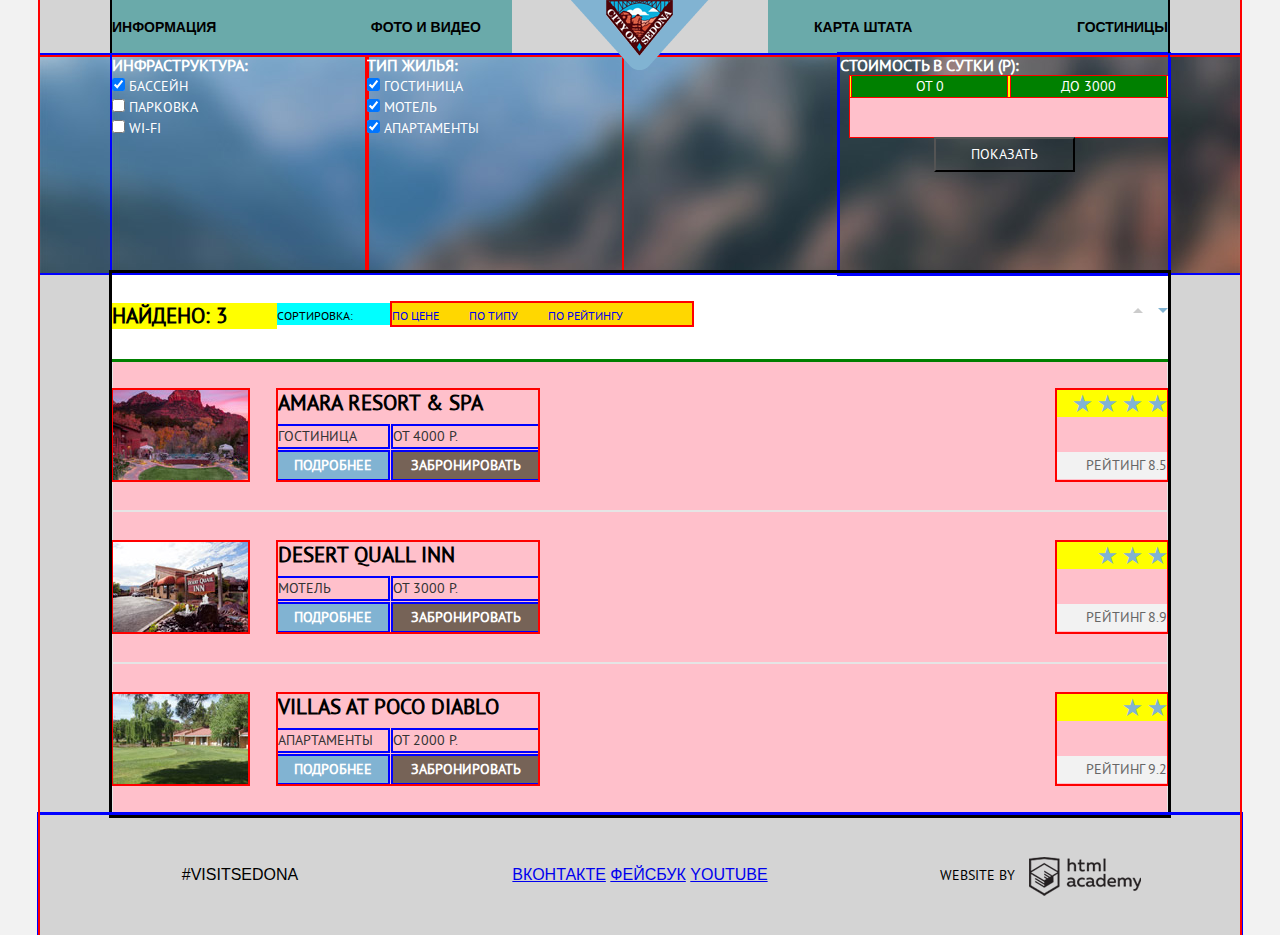
==== hotels.html @ 1addefe6 "Разметка сетки и основных элементов всех страниц основного проекта" ====
<!DOCTYPE html>
<html lang="ru">
  <head>
    <meta charset="UTF-8">
    <title>Отели Седоны</title>
    <link rel="stylesheet" href="css/normalize.css">
    <link rel="stylesheet" href="css/style.css">
  </head>
  <body>
    <div class="main-container">
      <header class="main-header clearfix">
        <nav class="center clearfix">
          <ul class="nav-left">
            <li>
              <a href="#">Информация</a>
            </li>
            <li>
              <a href="#">Фото и видео</a>
            </li>
          </ul>
          <ul class="nav-right">
            <li>
              <a href="#">Карта штата</a>
            </li>
            <li>
              <a>Гостиницы</a>
            </li>
          </ul>
          <div class="logo">
            <a href="index.html">
              <img src="img/logo.png" width="138" height="70" alt="Седона - логотип">
            </a>
          </div>
        </nav>
      </header>
      <main>
        <div class="select-hotel-wrapper ">
           <div class="select-hotel-wrapper center clearfix">
           <form action="#" method="get">
             <div class="select-hotel-left">
               <div class="select-hotel-title">
                 Инфраструктура:
               </div>
               <div class="select-hotel-left-row">
                 <input type="checkbox" name="pool" id="pool" checked>
                 <label for="pool">Бассейн</label>
               </div>
               <div class="select-hotel-left-row">
                 <input type="checkbox" name="parking" id="parking">
                 <label for="pool">Парковка</label>
               </div>
               <div class="select-hotel-left-row">
                 <input type="checkbox" name="wifi" id="wifi">
                 <label for="pool">WI-FI</label>
               </div>
             </div>

             <div class="select-hotel-left">
               <div class="select-hotel-title">
                 Тип жилья:
               </div>
               <div class="select-hotel-left-row">
                 <input type="checkbox" name="hotel" id="hotel" checked>
                 <label for="pool">Гостиница</label>
               </div>
               <div class="select-hotel-left-row">
                 <input type="checkbox" name="motel" id="motel" checked>
                 <label for="pool">Мотель</label>
               </div>
               <div class="select-hotel-left-row">
                 <input type="checkbox" name="apartment" id="apartment" checked>
                 <label for="pool">Апартаменты</label>
               </div>
             </div>
              <div class="select-hotel-right">
                  <div class="select-hotel-title">
                    Стоимость в сутки (Р):
                  </div>
                  <div class="hotel-price-container">
                    <div class="hotel-price-row">
                      <div class="hotel-price">от 0</div>
                      <div class="hotel-price">до 3000</div>
                    </div>
                    <div class="price-range">
                    </div>
                  </div>
                  <div class="select-hotel-btn-wrapper">
                    <input type="submit" class="select-hotel-btn"  value="Показать">
                  </div>
                </div>
              </form>
            </div>
          </div>

        <div class="result-wrapper center">
          <div class="result-title  clearfix">
            <div class="result-title-number">
              Найдено: 3
            </div>
          <div class="result-title-sort-parametr">
                Сортировка:
          </div>
              <div class="sort-items">
                <ul>
                  <li><a href="#" class="sort-item active" id="sort-price">По цене</a></li>
                  <li><a href="#" class="sort-item" id="sort-type">По типу</a></li>
                  <li><a href="#" class="sort-item" id="sort-rating">По рейтингу</a></li>
                </ul>
              </div>

              <div class="result-order">
                <div class="result-order-up">

                </div>
                <div class="result-order-down">

                </div>

                <a href="#" class="sort-order" id="ord-inc"></a>
                <a href="#" class="sort-order active" id="ord-dec"></a>
              </div>
            </div>

            <div class="result-item-wrapper clearfix">
              <div class="result-item-photo">
                <img src="img/preview-1.jpg" alt="Фото жилья">
              </div>
              <div class="result-item-description-wrapper">
                <div class="result-item-description-title">
                  Amara resort & SPA
                </div>
                <div class="result-item-description-row">
                  <div class="result-item-description-type">
                    Гостиница
                  </div>
                  <div class="result-item-description-price">
                    от 4000 р.
                  </div>
                </div>
                <div class="result-item-button-row">
                  <a class="result-details" href="#">
                    <span class="result-button-value">Подробнее</span>
                  </a>
                  <a class="result-booking" href="#">
                    <span class="result-button-value">Забронировать</span>
                  </a>
                </div>
              </div>
              <div class="result-item-rating-wrapper">
                <div class="rating-star">
                  &#9733; &#9733; &#9733; &#9733;
                </div>
                <div class="rating-value">
                  Рейтинг 8.5
                </div>
              </div>
            </div>

            <div class="result-item-wrapper clearfix">
              <div class="result-item-photo">
                <img src="img/preview-2.jpg" alt="Фото жилья">
              </div>
              <div class="result-item-description-wrapper">
                <div class="result-item-description-title">
                  Desert quall inn
                </div>
                <div class="result-item-description-row">
                  <div class="result-item-description-type">
                    Мотель
                  </div>
                  <div class="result-item-description-price">
                    от 3000 р.
                  </div>
                </div>
                <div class="result-item-button-row">
                  <a class="result-details" href="#">
                    <span class="result-button-value">Подробнее</span>
                  </a>
                  <a class="result-booking" href="#">
                    <span class="result-button-value">Забронировать</span>
                  </a>
                </div>
              </div>
              <div class="result-item-rating-wrapper">
                <div class="rating-star">
                  &#9733; &#9733; &#9733;
                </div>
                <div class="rating-value">
                  Рейтинг 8.9
                </div>
              </div>
            </div>

            <div class="result-item-wrapper clearfix">
              <div class="result-item-photo">
                <img src="img/preview-3.jpg" alt="Фото жилья">
              </div>
              <div class="result-item-description-wrapper">
                <div class="result-item-description-title">
                  Villas at poco diablo
                </div>
                <div class="result-item-description-row">
                  <div class="result-item-description-type">
                    Апартаменты
                  </div>
                  <div class="result-item-description-price">
                    от 2000 р.
                  </div>
                </div>
                <div class="result-item-button-row">
                  <a class="result-details" href="#">
                    <span class="result-button-value">Подробнее</span>
                  </a>
                  <a class="result-booking" href="#">
                    <span class="result-button-value">Забронировать</span>
                  </a>
                </div>
              </div>
              <div class="result-item-rating-wrapper">
                <div class="rating-star">
                  &#9733; &#9733;
                </div>
                <div class="rating-value">
                  Рейтинг 9.2
                </div>
              </div>
            </div>
        </div>
      </main>
      <footer class="clearfix">
        <div class="footer-label">
          <a> #VISITSEDONA</a>
        </div>
        <div class="footer-social">
          <a class="social-btn social-btn-vk" href="#">Вконтакте</a>
          <a class="social-btn social-btn-fb" href="#">Фейсбук</a>
          <a class="social-btn social-btn-inst" href="#">Youtube</a>
        </div>
        <div class="footer-copyright">
          <span>Website by</span>
        <div class="htmlacademy"></div>
        </div>
      </footer>
    </div>
  </body>
</html>
---- css/style.css ----
@font-face {
  font-family: "PT Sans";
  src: url(../fonts/ptsansbold.woff);
}

@font-face {
  font-family: "PT Sans";
  src: url(../fonts/ptsans.woff);
}

body {
  min-width: 1280px;
  margin: 0;
  padding: 0;
  background-color: #f2f2f2;
  text-transform: uppercase;
  /*background: url(../img/sedona-index-1200.jpg) no-repeat 50% 0;  */
  background-size: 1280px auto;
}

.main-header {
  width: 1200px;
  height: 55px;
  outline: 2px solid red;
 }

.main-container {
  /* Только для оформления сетки */
  width: 1200px;
  margin: 0 auto;
  background-color: rgba(200,200,200,0.7) ;
  outline: 2px solid red;
}

.center {
  width: 1056px;
  margin: 0 auto;
  outline: 2px solid black;
}

.nav-left, .nav-right {
  background-color: rgba(0,128,128,0.5);
  width: 400px;
  margin: 0;
  padding: 0;
  list-style-type: none;
}

.nav-left {
  float: left;
}

.nav-right {
  float: right;
  text-align: right;
}

.nav-left a, .nav-right a {
  display: block;
  font-size: 14px;
  line-height: 26px;
  font-weight: 700;
  text-decoration: none;
  color: #000000;
  padding: 14px 0;
}

.nav-left li, .nav-right li {
  display: inline-block;
  vertical-align: top;
}

.nav-left li:first-child {
  padding-right: 150px;
}

.nav-right li:first-child {
  padding-right: 160px;
}

.clearfix::after {
  content: "";
  display: table;
  clear: both;
}

.logo {
  width: 138px;
  z-index: 2;
  position: absolute;
  left: 50%;
  margin-left: -69px;
  top: 0;
}

.banner-wrapper {
  /*background-color: rgba(0,128,128,0.5); */
  height: 510px;
  outline: 1px solid rgba(0,0,0,1);
  background: url(../img/banner-mask.png) no-repeat 0 bottom, url(../img/banner-photo.jpg) no-repeat;
  margin: 0 auto;
  width: 100%;
}

.advantages-container {
  width: 1200px;
}

.advantages-title-wrapper {
  width: 576px;
  margin: 0 auto;
  margin-top: 58px;
}

.advantages-title {
  font-family: "PT Sans", Arial, sans-serif;
  font-size: 21px;
  line-height: 26px;
  font-weight: 700;
  text-transform: uppercase;
  text-align: center;
  margin: 0 auto;
}

.advantages-description {
  font-family: "PT Sans", Arial, sans-serif;
  font-size: 14px;
  line-height: 21px;
  font-weight: 400;
  text-transform: uppercase;
  text-align: center;
  color: #333333;
  margin: 0 auto;
  margin-top: 30px;
}

.advantages-wrapper {

}

.advantages-wrapper.first {
  margin-top: 55px;
  background: url("../img/town.jpg") no-repeat right 0;

}

.advantage {
  background-color: #81b3d2;
  width: 400px;
  height: 255px;
  float: left;

}

.advantages-title.first {
  color: #ffffff;
  padding-left: 140px;
  padding-right: 140px;
  margin-top: 53px;
}

.advantages-description.first {
  color: #ffffff;
  margin: 0 auto;
  margin-top: 20px;
  padding-left: 60px;
  padding-right: 60px;
  text-align: center;
}

.advantage-extention-wrapper {
    margin-top: 60px;
}

.advantage-extention {
  width: 400px;
  height: 270px;
  float: left;
}

.advantage-extention-image {
  height: 80px;
  width: 80px;
  text-align: center;
  background: black;
  margin: 0 auto;
}

.advantage-extention:nth-child(1) .advantage-extention-image {
  background:  url(../img/advantages-icon.png) no-repeat;
}

.advantage-extention:nth-child(2) .advantage-extention-image {
  background:  url(../img/advantages-icon.png) no-repeat -83px 0;
}

.advantage-extention:nth-child(3) .advantage-extention-image {
  background:  url(../img/advantages-icon.png) no-repeat -165px 0;
}
.advantages-title.extention {
  margin-top: 20px;
}

.advantages-description.extention  {
  padding-left: 50px;
  padding-right: 50px;
  text-align: center;
  margin-top: 20px;
  /*width: 290px;
  margin-top: 25px;  */
}


.advantages-wrapper.second{
  background: url("../img/bridge.png") no-repeat left 0;

}

.advantage.second {
  /*margin-left: 800px; */
  float: right;
}

.advantages-title.second  {
  margin: 0 auto;
  margin-top: 53px;
  padding-left: 125px;
  padding-right: 125px;
  text-align: center;
  color: white;
}

.advantages-description.second  {
  margin: 0 auto;
  margin-top: 20px;
  padding-left: 40px;
  padding-right: 40px;
  text-align: center;
  color: white;
}


.advantages-wrapper.third {
  margin-bottom: 0;
  height: 255px;
}

.advantage.third{
  background-color: #eeeeee;
}

.advantages-title.third  {
  margin: 0 auto;
  margin-top: 45px;
  padding-left: 125px;
  padding-right: 125px;
  text-align: center;
 }

.advantages-description.third  {
  margin: 0 auto;
  margin-top: 20px;
  padding-left: 70px;
  padding-right: 70px;
  text-align: center;
}



.find-hotels-container {
  width: 1200px;
  outline: 2px solid blue;
  background: url(../img/map.jpg) center bottom no-repeat;
  padding-bottom: 55px;

}

.hotels-title-wrapper {
  width: 576px;
  outline: 2px solid green;
  margin: 0 auto;
  margin-top: 0px;
  padding-top: 55px;

}

.hotels-title {
  font-size: 30px;
  line-height: 24px;
  font-family: "PT Sans", Arial, sans-serif;
  font-weight: 700;
  text-align: center;
  margin: 0 auto;

}

.hotels-title-description {
  width: 500px;
  font-size: 14px;
  line-height: 24px;
  font-family: "PT Sans", Arial, sans-serif;
  font-weight: 400;
  text-align: center;
  margin: 0 auto;
  margin-top: 35px;

}

.find-hotel-form-wrapper {
  width: 574px;
  margin: 0 auto;
  margin-top: 50px;
  background: white;
  outline: 4px solid black;
  padding-bottom: 55px;
}

.find-hotel-form-title {
  width: 100%;
  font-size: 21px;
  line-height: 90px;
  font-family: "PT Sans", Arial, sans-serif;
  font-weight: 700;
  color: white;
  background-color: #766357;
  text-align: center;
  margin: center auto;
}

.find-hotel-form-container {
  width: 460px;

  font-size: 14px;
  margin: 0 auto;
  padding-top: 50px;
  background-color: rgba(255,200,255,0.7);
  outline: 2px solid green;
}

.find-hotel-form-row {
  width: 460px;

  background-color: rgba(100,200,255,0.1);
  margin-bottom: 30px;

  line-height: 38px;
  font-family: "PT Sans", Arial, sans-serif;
  font-weight: 700;
  outline: 2px solid blue;
}

.find-hotel-form-row:last-child {
  margin-bottom: 0px;
}

.find-hotel-label {
  display: inline-block;
  width: 110px;
  background: pink;
}

.find-hotel-label.half {
  display: inline-block;
  padding-left: 50px;
  width: 60px;
}

.find-hotel-form-container form input {
  display: inline-block;
  font-family: "PT Sans", Arial, sans-serif;
  font-weight: 700;
  text-transform: uppercase;
  padding-left: 14px;
}

.find-hotel-form-container form .find-hotel-form-half-col input {
  display: inline-block;
  font-family: "PT Sans", Arial, sans-serif;
  font-weight: 700;
  font-size: 16px;
  text-transform: uppercase;
  width: 110px;
  margin: 0;
  padding: 0;
}

.find-hotel-form-half-col {
  display: inline-block;
  width: 228px;
}

.btn-find {
  width: 100%;
  background-color: #81b3d2;
  color: white;
  margin-top: 0px;
  font-size: 21px;
  line-height: 60px;
  font-family: "PT Sans", Arial, sans-serif;
  font-weight: 700;
  margin-top: 25px;
}

footer {
  outline: 3px solid blue;
  height: 120px;
}

.footer-label, .footer-social, .footer-copyright {
  width: 400px;
  text-align: center;
  line-height: 120px;
  float: left;
  }

.htmlacademy {
  display: inline-block;
  width: 112px;
  height: 40px;
  background: url(../img/htmlacademy.png) no-repeat;
  background-position: 0 0;
  vertical-align: middle;
  margin-left: 10px;
}

.footer-copyright {
  font-size: 14px;
  line-height: 120px;
  font-family: "PT Sans", Arial, sans-serif;
  font-weight: 400;
}

/* Страница hotels.html  */

.select-hotel-wrapper {
  outline: 2px solid blue;
  background: url(../img/filter-background.jpg) no-repeat;
  height: 218px;
  font-family: "PT Sans", Arial, sans-serif;
  color: white;
  font-size: 14px;
  font-weight: 400;
  line-height: 21px;
}

.select-hotel-left {
  outline: 2px solid red;
  width: 255px;
  height: 218px;
  float: left;

}

.select-hotel-title {
  font-weight: 700;
  font-size: 16px;
  line-height: 21px;
}

.select-hotel-right {
  outline: 3px solid blue;
  width: 328px;
  height: 218px;
  float: right;
}

.hotel-price-container {
  width: 318px;
  outline: 1px solid red;
  background: #999999;
  float: right;
}

.hotel-price-row {
  outline: 1px solid red;
  background: yellow;
  text-align: center;
}

.hotel-price {
  display: inline-block;
  outline: 1px solid red;
  background: green;
  width: 155px;
  text-align: center;
}

.price-range {
  width: 318px;
  height: 40px;
  background: pink;
}

.select-hotel-btn-wrapper {
  text-align: center;
}

.select-hotel-btn {
  padding: 5px 35px;
  margin: 110 auto;
  color: white;
  font-size: 14px;
  font-weight: 400;
  line-height: 21px;
  text-transform: uppercase;
  background: none;
}

.result-wrapper {
  outline: 3px solid black;

}

.result-title {
  outline: 3px solid green;
  background: white;
  font-family: "PT Sans", Arial, sans-serif;
  font-size: 12px;
  line-height: 18px;
  font-weight: 400;
  padding-top: 30px;
  padding-bottom: 30px;
  height: 26px;
}

.result-title-number {
  width: 165px;
  background: yellow;
  font-size: 21px;
  line-height: 26px;
  font-weight: 700;
  float: left;

}

.result-title-sort-parametr {
  width: 115px;
  background: cyan;
  padding-top: 4px;
  float: left;
}

.sort-items {
  width: 300px;
  background: gold;
  outline: 2px solid red;
  padding-top: 4px;
  float: left;
}

.sort-items ul {
  margin: 0;
  padding:0;
  font-size: 0;
  list-style: none;
 }

.sort-items a {
  text-decoration: none;
}

.sort-items li {
  display: inline-block;
  vertical-align: top;
  font-size: 12px;
  margin-right: 30px;
}

.sort-items li:last-child {
  margin-right: 0;
}

.result-order {
  width: 35px;
  height: 40px;
  float: right;
  padding-top: 4px;
  position: relative;
}

.result-order-up {
  width: 0;
  height: 0;
  border: 5px solid transparent;
  border-bottom: 5px solid #ccc;
  position: absolute;
  top: -0px;
  left: 0;
}

.result-order-down {
  width: 0;
  height: 0;
  border: 5px solid transparent;
  border-top: 5px solid #81b3d2;
  position: absolute;
  top: 5px;
  right: 0;
}

.result-item-wrapper {
  height: 150px;
  background: pink;
  border: 1px solid #e5e5e5;
  height: 90px;
  padding-top: 30px;
  padding-bottom: 30px;
}

.result-item-photo  {
  width: 135px;
  height: 90px;
  outline: 2px solid red;
  float: left;
}

.result-item-description-wrapper {
  width: 260px;
  height: 90px;
  outline: 2px solid red;
  margin-left: 30px;
  float: left;
}

.result-item-rating-wrapper {
  width: 110px;
  height: 90px;
  outline: 2px solid red;
  float: right;
  text-align: right;
  font-family: "PT Sans", Arial, sans-serif;
}

.result-item-description-title {
  font-family: "PT Sans", Arial, sans-serif;
  font-size: 21px;
  line-height: 26px;
  font-weight: 700;

}

.result-item-description-row {
  font-family: "PT Sans", Arial, sans-serif;
  font-size: 0;
  font-weight: 400;
  color: #333333;
  margin-top: 10px;
}

.result-item-description-type {
  display: inline-block;
  width: 110px;
  outline: 2px solid blue;
  font-size: 14px;
  line-height: 21px;
  margin-right: 5px;

}

.result-item-description-price {
  display: inline-block;
  width: 145px;
  outline: 2px solid blue;
  font-size: 14px;
  line-height: 21px;
}

.result-item-button-row {
  font-family: "PT Sans", Arial, sans-serif;
  font-size: 0;
  font-weight: 700;
  text-align: center;
  margin-top: 5px;
}

.result-details {
  display: inline-block;
  width: 110px;
  height: 27px;
  outline: 2px solid blue;

  font-size: 14px;
  line-height: 27px;
  margin-right: 5px;
  background-color: #81b3d2;
  color: white;
  text-decoration: none;
  margin-right: 5px;
}

.result-booking {
  display: inline-block;
  width: 145px;
  height: 27px;
  outline: 2px solid blue;

  font-size: 14px;
  line-height: 27px;
  background-color: #766357;
  color: white;
  text-decoration: none;
}

.rating-star {
  color: #81b3d2;
  background-color: yellow;
  font-size: 21px;
  line-height: 27px;
  font-weight: 700;
}

.rating-value {
  width: 110px;
  background-color: #f2f2f2;
  color: #666;
  font-size: 14px;
  line-height: 21px;
  font-weight: 400;
  padding-bottom: 3px;
  padding-top: 3px;
  margin-top: 35px;
}









/*======================================
 Системное оформление - не изменять
=======================================*/
/*
body {
  padding: 3px;
}

body > *,
body > * > *,
body > * > * > * {
  position: relative;
}

body > *::before,
body > * > *::before,
body > * > * > *::before {
  content: "";
  position: absolute;

  height: 24px;
  padding: 2px 5px;

  font-weight: bold;
  font-size: 16px;
  line-height: 24px;
  font-family: "Courier New", monotype;
  white-space: nowrap;
}

body > *::before {
  top: -3px;
  left: -3px;
}

body > * > *::before {
  top: -3px;
  left: -3px;
}

body > * > * > *::before {
  top: 0;
  left: 0;
}

body > * {
  background: rgba(0, 128, 0, 0.2);
  box-shadow: 0 0 0 3px green;
}

body > *::before {
  color: white;

  background: green;
}

body > * > * {
  background: rgba(255, 45, 82, 0.2);
  box-shadow: 0 0 0 3px rgb(255, 45, 82);
}

body > * > *::before {
  color: white;

  background: rgb(255, 45, 82);
}

body > * > * > * {
  background: rgba(234, 255, 45, 0.2);
  box-shadow: inset 0 0 0 2px rgb(234, 255, 45);

}

body > * > * > *::before {
  color: black;

  background: rgb(234, 255, 45);
}

.main-header::before {
  content: ".main-header";
}

.container::before {
  content: ".container";
}

.main-header .container::before {
  top: auto;
  bottom: -28px;
}

.main-navigation::before {
  content: ".main-navigation";
}

.user-block::before {
  content: ".user-block";
}

.index-logo::before {
  content: ".index-logo";
}



*/
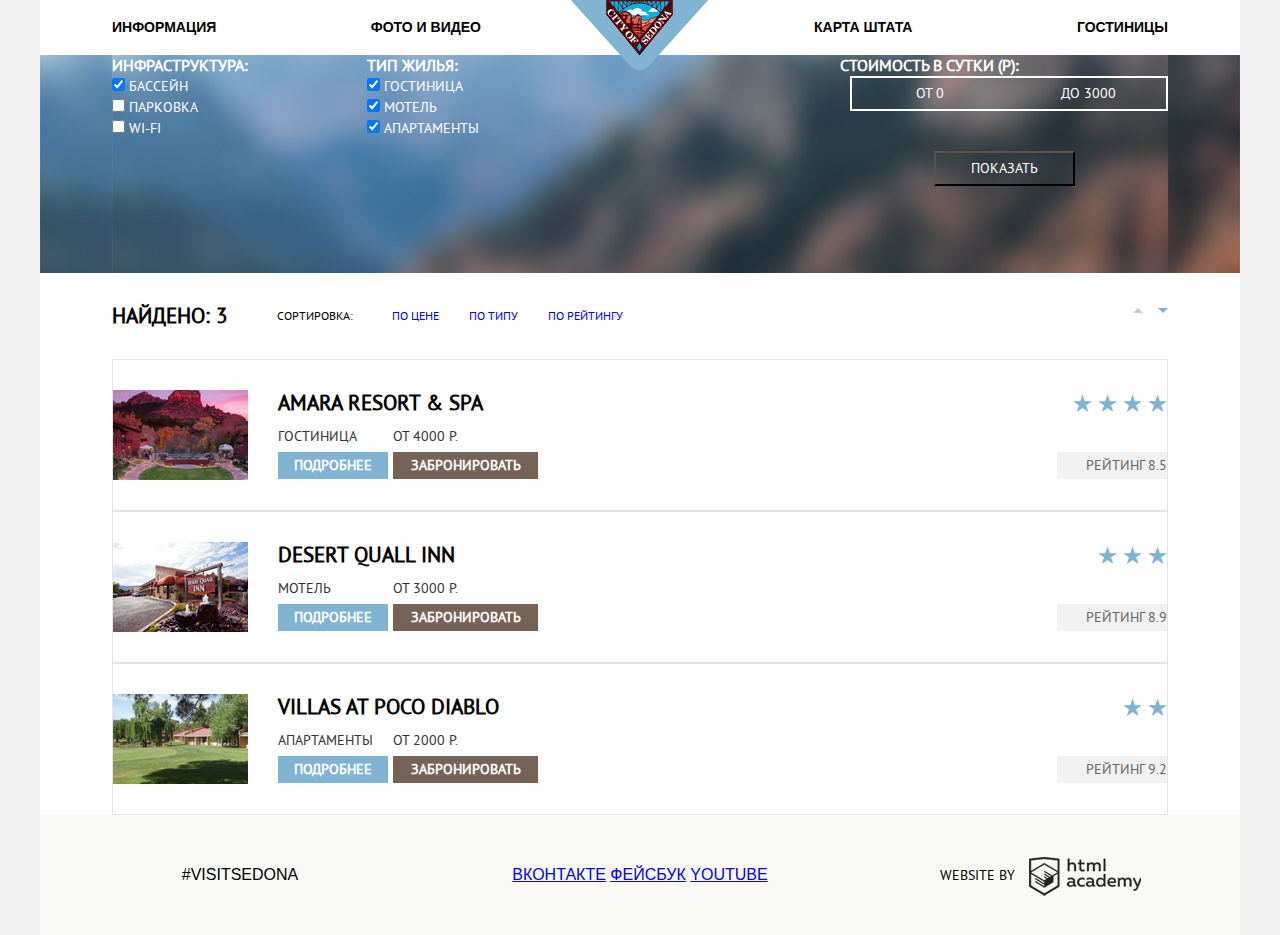
==== commit 275fc8ef: "Доработка страниц" ====
--- a/hotels.html
+++ b/hotels.html
@@ -7,7 +7,7 @@
     <link rel="stylesheet" href="css/style.css">
   </head>
   <body>
-    <div class="main-container">
+    <div class="main-contaner">
       <header class="main-header clearfix">
         <nav class="center clearfix">
           <ul class="nav-left">
@@ -107,23 +107,18 @@
                   <li><a href="#" class="sort-item" id="sort-rating">По рейтингу</a></li>
                 </ul>
               </div>
-
               <div class="result-order">
                 <div class="result-order-up">
-
                 </div>
                 <div class="result-order-down">
-
-                </div>
-
+                </div>
                 <a href="#" class="sort-order" id="ord-inc"></a>
                 <a href="#" class="sort-order active" id="ord-dec"></a>
               </div>
             </div>
-
             <div class="result-item-wrapper clearfix">
               <div class="result-item-photo">
-                <img src="img/preview-1.jpg" alt="Фото жилья">
+                <img src="img/preview-1.jpg" width="135" height="90" alt="Amara resort & SPA">
               </div>
               <div class="result-item-description-wrapper">
                 <div class="result-item-description-title">
@@ -155,10 +150,9 @@
                 </div>
               </div>
             </div>
-
             <div class="result-item-wrapper clearfix">
               <div class="result-item-photo">
-                <img src="img/preview-2.jpg" alt="Фото жилья">
+                <img src="img/preview-2.jpg" width="135" height="90" alt="Desert quall inn">
               </div>
               <div class="result-item-description-wrapper">
                 <div class="result-item-description-title">
@@ -190,10 +184,9 @@
                 </div>
               </div>
             </div>
-
             <div class="result-item-wrapper clearfix">
               <div class="result-item-photo">
-                <img src="img/preview-3.jpg" alt="Фото жилья">
+                <img src="img/preview-3.jpg" width="135" height="90" alt="Villas at poco diablo">
               </div>
               <div class="result-item-description-wrapper">
                 <div class="result-item-description-title">
--- a/css/style.css
+++ b/css/style.css
@@ -12,34 +12,34 @@
   min-width: 1280px;
   margin: 0;
   padding: 0;
-  background-color: #f2f2f2;
   text-transform: uppercase;
   /*background: url(../img/sedona-index-1200.jpg) no-repeat 50% 0;  */
   background-size: 1280px auto;
+  background-color: #f2f2f2;
 }
 
 .main-header {
   width: 1200px;
   height: 55px;
-  outline: 2px solid red;
+  background-color: white;
  }
 
-.main-container {
+.main-contaner {
   /* Только для оформления сетки */
   width: 1200px;
   margin: 0 auto;
-  background-color: rgba(200,200,200,0.7) ;
-  outline: 2px solid red;
-}
+ }
+
+main {
+  background-color: white;
+ }
 
 .center {
   width: 1056px;
   margin: 0 auto;
-  outline: 2px solid black;
 }
 
 .nav-left, .nav-right {
-  background-color: rgba(0,128,128,0.5);
   width: 400px;
   margin: 0;
   padding: 0;
@@ -94,9 +94,7 @@
 }
 
 .banner-wrapper {
-  /*background-color: rgba(0,128,128,0.5); */
   height: 510px;
-  outline: 1px solid rgba(0,0,0,1);
   background: url(../img/banner-mask.png) no-repeat 0 bottom, url(../img/banner-photo.jpg) no-repeat;
   margin: 0 auto;
   width: 100%;
@@ -169,7 +167,7 @@
 }
 
 .advantage-extention-wrapper {
-    margin-top: 60px;
+  margin-top: 60px;
 }
 
 .advantage-extention {
@@ -206,18 +204,14 @@
   padding-right: 50px;
   text-align: center;
   margin-top: 20px;
-  /*width: 290px;
-  margin-top: 25px;  */
 }
 
 
 .advantages-wrapper.second{
   background: url("../img/bridge.png") no-repeat left 0;
-
 }
 
 .advantage.second {
-  /*margin-left: 800px; */
   float: right;
 }
 
@@ -265,23 +259,22 @@
   text-align: center;
 }
 
-
-
 .find-hotels-container {
   width: 1200px;
-  outline: 2px solid blue;
-  background: url(../img/map.jpg) center bottom no-repeat;
   padding-bottom: 55px;
-
+  position: relative;
+}
+
+.map {
+  position: absolute;
+  bottom:  -130px;
 }
 
 .hotels-title-wrapper {
   width: 576px;
-  outline: 2px solid green;
   margin: 0 auto;
   margin-top: 0px;
   padding-top: 55px;
-
 }
 
 .hotels-title {
@@ -291,7 +284,6 @@
   font-weight: 700;
   text-align: center;
   margin: 0 auto;
-
 }
 
 .hotels-title-description {
@@ -311,8 +303,9 @@
   margin: 0 auto;
   margin-top: 50px;
   background: white;
-  outline: 4px solid black;
   padding-bottom: 55px;
+  position: relative;
+  z-index: 2;
 }
 
 .find-hotel-form-title {
@@ -329,24 +322,17 @@
 
 .find-hotel-form-container {
   width: 460px;
-
   font-size: 14px;
   margin: 0 auto;
   padding-top: 50px;
-  background-color: rgba(255,200,255,0.7);
-  outline: 2px solid green;
 }
 
 .find-hotel-form-row {
   width: 460px;
-
-  background-color: rgba(100,200,255,0.1);
   margin-bottom: 30px;
-
   line-height: 38px;
   font-family: "PT Sans", Arial, sans-serif;
   font-weight: 700;
-  outline: 2px solid blue;
 }
 
 .find-hotel-form-row:last-child {
@@ -356,7 +342,6 @@
 .find-hotel-label {
   display: inline-block;
   width: 110px;
-  background: pink;
 }
 
 .find-hotel-label.half {
@@ -401,9 +386,14 @@
   margin-top: 25px;
 }
 
+.main-contaner footer {
+
+}
+
 footer {
-  outline: 3px solid blue;
   height: 120px;
+  background-color: rgba(249,251,246,0.9);
+  position: relative;
 }
 
 .footer-label, .footer-social, .footer-copyright {
@@ -433,7 +423,6 @@
 /* Страница hotels.html  */
 
 .select-hotel-wrapper {
-  outline: 2px solid blue;
   background: url(../img/filter-background.jpg) no-repeat;
   height: 218px;
   font-family: "PT Sans", Arial, sans-serif;
@@ -444,7 +433,6 @@
 }
 
 .select-hotel-left {
-  outline: 2px solid red;
   width: 255px;
   height: 218px;
   float: left;
@@ -458,7 +446,6 @@
 }
 
 .select-hotel-right {
-  outline: 3px solid blue;
   width: 328px;
   height: 218px;
   float: right;
@@ -466,21 +453,18 @@
 
 .hotel-price-container {
   width: 318px;
-  outline: 1px solid red;
-  background: #999999;
   float: right;
 }
 
 .hotel-price-row {
-  outline: 1px solid red;
-  background: yellow;
-  text-align: center;
+  text-align: center;
+  border: 2px solid white;
+  padding-top: 5px;
+  padding-bottom: 5px;
 }
 
 .hotel-price {
   display: inline-block;
-  outline: 1px solid red;
-  background: green;
   width: 155px;
   text-align: center;
 }
@@ -488,7 +472,6 @@
 .price-range {
   width: 318px;
   height: 40px;
-  background: pink;
 }
 
 .select-hotel-btn-wrapper {
@@ -507,13 +490,10 @@
 }
 
 .result-wrapper {
-  outline: 3px solid black;
-
+  background: #fefefe;
 }
 
 .result-title {
-  outline: 3px solid green;
-  background: white;
   font-family: "PT Sans", Arial, sans-serif;
   font-size: 12px;
   line-height: 18px;
@@ -525,7 +505,6 @@
 
 .result-title-number {
   width: 165px;
-  background: yellow;
   font-size: 21px;
   line-height: 26px;
   font-weight: 700;
@@ -535,15 +514,12 @@
 
 .result-title-sort-parametr {
   width: 115px;
-  background: cyan;
   padding-top: 4px;
   float: left;
 }
 
 .sort-items {
   width: 300px;
-  background: gold;
-  outline: 2px solid red;
   padding-top: 4px;
   float: left;
 }
@@ -600,7 +576,6 @@
 
 .result-item-wrapper {
   height: 150px;
-  background: pink;
   border: 1px solid #e5e5e5;
   height: 90px;
   padding-top: 30px;
@@ -610,14 +585,12 @@
 .result-item-photo  {
   width: 135px;
   height: 90px;
-  outline: 2px solid red;
   float: left;
 }
 
 .result-item-description-wrapper {
   width: 260px;
   height: 90px;
-  outline: 2px solid red;
   margin-left: 30px;
   float: left;
 }
@@ -625,7 +598,6 @@
 .result-item-rating-wrapper {
   width: 110px;
   height: 90px;
-  outline: 2px solid red;
   float: right;
   text-align: right;
   font-family: "PT Sans", Arial, sans-serif;
@@ -650,7 +622,6 @@
 .result-item-description-type {
   display: inline-block;
   width: 110px;
-  outline: 2px solid blue;
   font-size: 14px;
   line-height: 21px;
   margin-right: 5px;
@@ -660,7 +631,6 @@
 .result-item-description-price {
   display: inline-block;
   width: 145px;
-  outline: 2px solid blue;
   font-size: 14px;
   line-height: 21px;
 }
@@ -677,8 +647,6 @@
   display: inline-block;
   width: 110px;
   height: 27px;
-  outline: 2px solid blue;
-
   font-size: 14px;
   line-height: 27px;
   margin-right: 5px;
@@ -692,8 +660,6 @@
   display: inline-block;
   width: 145px;
   height: 27px;
-  outline: 2px solid blue;
-
   font-size: 14px;
   line-height: 27px;
   background-color: #766357;
@@ -703,7 +669,6 @@
 
 .rating-star {
   color: #81b3d2;
-  background-color: yellow;
   font-size: 21px;
   line-height: 27px;
   font-weight: 700;
@@ -720,132 +685,3 @@
   padding-top: 3px;
   margin-top: 35px;
 }
-
-
-
-
-
-
-
-
-
-/*======================================
- Системное оформление - не изменять
-=======================================*/
-/*
-body {
-  padding: 3px;
-}
-
-body > *,
-body > * > *,
-body > * > * > * {
-  position: relative;
-}
-
-body > *::before,
-body > * > *::before,
-body > * > * > *::before {
-  content: "";
-  position: absolute;
-
-  height: 24px;
-  padding: 2px 5px;
-
-  font-weight: bold;
-  font-size: 16px;
-  line-height: 24px;
-  font-family: "Courier New", monotype;
-  white-space: nowrap;
-}
-
-body > *::before {
-  top: -3px;
-  left: -3px;
-}
-
-body > * > *::before {
-  top: -3px;
-  left: -3px;
-}
-
-body > * > * > *::before {
-  top: 0;
-  left: 0;
-}
-
-body > * {
-  background: rgba(0, 128, 0, 0.2);
-  box-shadow: 0 0 0 3px green;
-}
-
-body > *::before {
-  color: white;
-
-  background: green;
-}
-
-body > * > * {
-  background: rgba(255, 45, 82, 0.2);
-  box-shadow: 0 0 0 3px rgb(255, 45, 82);
-}
-
-body > * > *::before {
-  color: white;
-
-  background: rgb(255, 45, 82);
-}
-
-body > * > * > * {
-  background: rgba(234, 255, 45, 0.2);
-  box-shadow: inset 0 0 0 2px rgb(234, 255, 45);
-
-}
-
-body > * > * > *::before {
-  color: black;
-
-  background: rgb(234, 255, 45);
-}
-
-.main-header::before {
-  content: ".main-header";
-}
-
-.container::before {
-  content: ".container";
-}
-
-.main-header .container::before {
-  top: auto;
-  bottom: -28px;
-}
-
-.main-navigation::before {
-  content: ".main-navigation";
-}
-
-.user-block::before {
-  content: ".user-block";
-}
-
-.index-logo::before {
-  content: ".index-logo";
-}
-
-
-
-*/
-
-
-
-
-
-
-
-
-
-
-
-
-
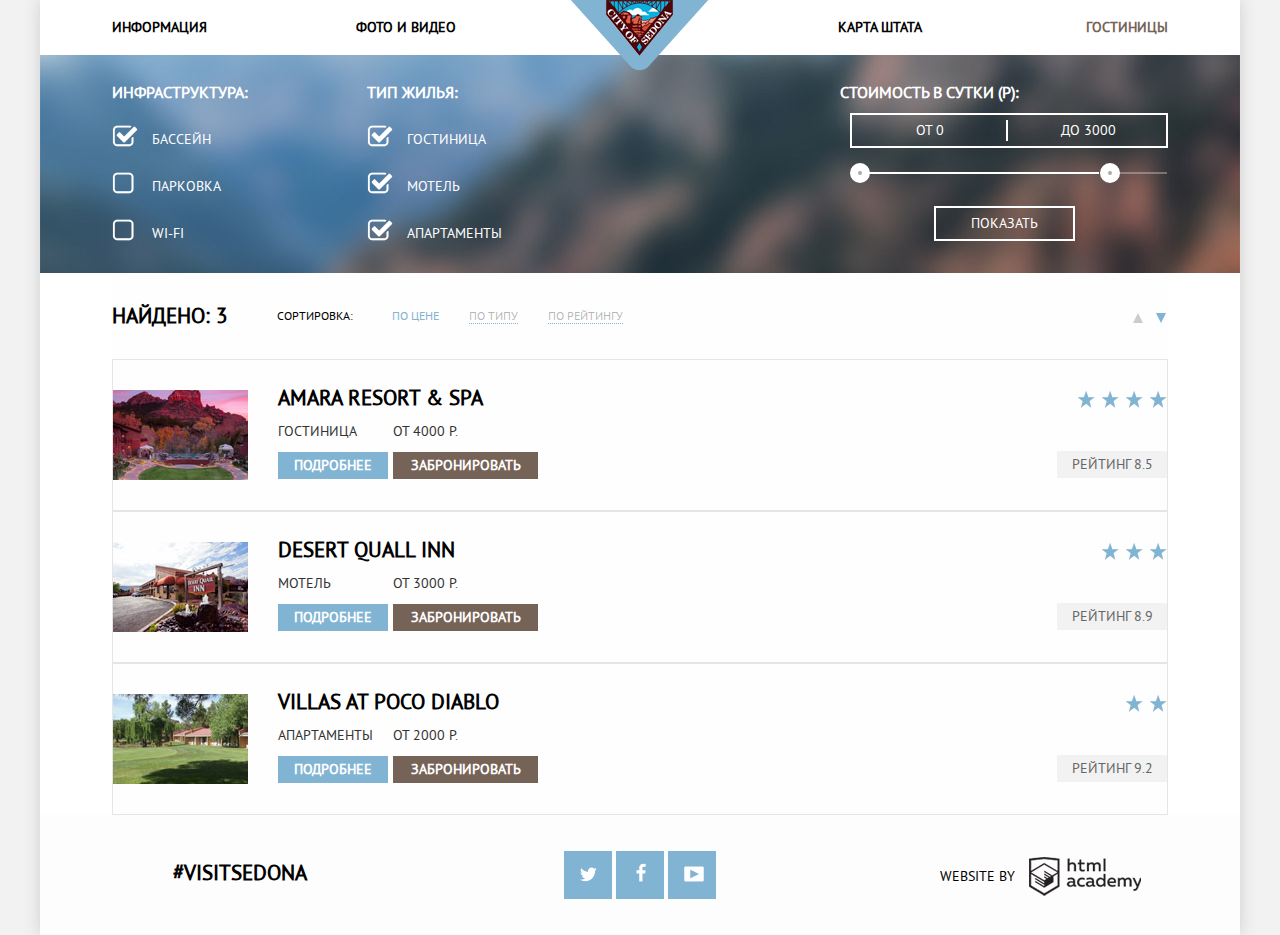
==== commit 913231f4: "Финальная верстка" ====
--- a/hotels.html
+++ b/hotels.html
@@ -33,44 +33,43 @@
           </div>
         </nav>
       </header>
-      <main>
+      <main class="main-content">
         <div class="select-hotel-wrapper ">
-           <div class="select-hotel-wrapper center clearfix">
-           <form action="#" method="get">
-             <div class="select-hotel-left">
-               <div class="select-hotel-title">
-                 Инфраструктура:
-               </div>
-               <div class="select-hotel-left-row">
-                 <input type="checkbox" name="pool" id="pool" checked>
-                 <label for="pool">Бассейн</label>
-               </div>
-               <div class="select-hotel-left-row">
-                 <input type="checkbox" name="parking" id="parking">
-                 <label for="pool">Парковка</label>
-               </div>
-               <div class="select-hotel-left-row">
-                 <input type="checkbox" name="wifi" id="wifi">
-                 <label for="pool">WI-FI</label>
-               </div>
-             </div>
-
+          <div class="select-hotel-wrapper center clearfix">
+            <form action="#" method="get">
+              <div class="select-hotel-left">
+                <div class="select-hotel-title">
+                  Инфраструктура:
+                </div>
+                <div class="select-hotel-left-row">
+                  <input type="checkbox" name="pool" id="pool" checked>
+                  <label for="pool">Бассейн</label>
+                </div>
+                <div class="select-hotel-left-row">
+                  <input type="checkbox" name="parking" id="parking" >
+                  <label for="parking">Парковка</label>
+                </div>
+                <div class="select-hotel-left-row">
+                  <input type="checkbox" name="wifi" id="wifi">
+                  <label for="wifi">WI-FI</label>
+                </div>
+              </div>
              <div class="select-hotel-left">
                <div class="select-hotel-title">
                  Тип жилья:
                </div>
                <div class="select-hotel-left-row">
-                 <input type="checkbox" name="hotel" id="hotel" checked>
-                 <label for="pool">Гостиница</label>
-               </div>
-               <div class="select-hotel-left-row">
-                 <input type="checkbox" name="motel" id="motel" checked>
-                 <label for="pool">Мотель</label>
-               </div>
-               <div class="select-hotel-left-row">
-                 <input type="checkbox" name="apartment" id="apartment" checked>
-                 <label for="pool">Апартаменты</label>
-               </div>
+                  <input type="checkbox" name="hotel" id="hotel" checked>
+                  <label for="hotel">Гостиница</label>
+                </div>
+                <div class="select-hotel-left-row">
+                  <input type="checkbox" name="motel" id="motel" checked>
+                  <label for="motel">Мотель</label>
+                </div>
+                <div class="select-hotel-left-row">
+                  <input type="checkbox" name="apartment" id="apartment" checked>
+                  <label for="apartment">Апартаменты</label>
+                </div>
              </div>
               <div class="select-hotel-right">
                   <div class="select-hotel-title">
@@ -81,7 +80,9 @@
                       <div class="hotel-price">от 0</div>
                       <div class="hotel-price">до 3000</div>
                     </div>
-                    <div class="price-range">
+                    <div class="price-range clearfix">
+                      <div class="range-left"></div>
+                      <div class="range-right"></div>
                     </div>
                   </div>
                   <div class="select-hotel-btn-wrapper">
@@ -102,18 +103,18 @@
           </div>
               <div class="sort-items">
                 <ul>
-                  <li><a href="#" class="sort-item active" id="sort-price">По цене</a></li>
+                  <li><a class="sort-item" id="sort-price">По цене</a></li>
                   <li><a href="#" class="sort-item" id="sort-type">По типу</a></li>
                   <li><a href="#" class="sort-item" id="sort-rating">По рейтингу</a></li>
                 </ul>
               </div>
               <div class="result-order">
                 <div class="result-order-up">
+                  <a href="#" class="sort-order" id="ord-inc"></a>
                 </div>
                 <div class="result-order-down">
-                </div>
-                <a href="#" class="sort-order" id="ord-inc"></a>
-                <a href="#" class="sort-order active" id="ord-dec"></a>
+                  <a class="sort-order" id="ord-dec"></a>
+                </div>
               </div>
             </div>
             <div class="result-item-wrapper clearfix">
@@ -121,9 +122,9 @@
                 <img src="img/preview-1.jpg" width="135" height="90" alt="Amara resort & SPA">
               </div>
               <div class="result-item-description-wrapper">
-                <div class="result-item-description-title">
+                <a class="result-item-description-title" href="#">
                   Amara resort & SPA
-                </div>
+                </a>
                 <div class="result-item-description-row">
                   <div class="result-item-description-type">
                     Гостиница
@@ -143,7 +144,10 @@
               </div>
               <div class="result-item-rating-wrapper">
                 <div class="rating-star">
-                  &#9733; &#9733; &#9733; &#9733;
+                  <img src="img/rating-symbol.png" width="18" height="17" alt="*">
+                  <img src="img/rating-symbol.png" width="18" height="17" alt="*">
+                  <img src="img/rating-symbol.png" width="18" height="17" alt="*">
+                  <img src="img/rating-symbol.png" width="18" height="17" alt="*">
                 </div>
                 <div class="rating-value">
                   Рейтинг 8.5
@@ -155,9 +159,9 @@
                 <img src="img/preview-2.jpg" width="135" height="90" alt="Desert quall inn">
               </div>
               <div class="result-item-description-wrapper">
-                <div class="result-item-description-title">
+                <a class="result-item-description-title" href="#">
                   Desert quall inn
-                </div>
+                </a>
                 <div class="result-item-description-row">
                   <div class="result-item-description-type">
                     Мотель
@@ -177,7 +181,9 @@
               </div>
               <div class="result-item-rating-wrapper">
                 <div class="rating-star">
-                  &#9733; &#9733; &#9733;
+                  <img src="img/rating-symbol.png" width="18" height="17" alt="*">
+                  <img src="img/rating-symbol.png" width="18" height="17" alt="*">
+                  <img src="img/rating-symbol.png" width="18" height="17" alt="*">
                 </div>
                 <div class="rating-value">
                   Рейтинг 8.9
@@ -189,9 +195,9 @@
                 <img src="img/preview-3.jpg" width="135" height="90" alt="Villas at poco diablo">
               </div>
               <div class="result-item-description-wrapper">
-                <div class="result-item-description-title">
+                <a class="result-item-description-title" href="#">
                   Villas at poco diablo
-                </div>
+                </a>
                 <div class="result-item-description-row">
                   <div class="result-item-description-type">
                     Апартаменты
@@ -211,7 +217,8 @@
               </div>
               <div class="result-item-rating-wrapper">
                 <div class="rating-star">
-                  &#9733; &#9733;
+                  <img src="img/rating-symbol.png" width="18" height="17" alt="*">
+                  <img src="img/rating-symbol.png" width="18" height="17" alt="*">
                 </div>
                 <div class="rating-value">
                   Рейтинг 9.2
@@ -220,18 +227,20 @@
             </div>
         </div>
       </main>
-      <footer class="clearfix">
+      <footer class="footer-inner clearfix">
         <div class="footer-label">
-          <a> #VISITSEDONA</a>
+          <a href="#"> #VISITSEDONA</a>
         </div>
         <div class="footer-social">
-          <a class="social-btn social-btn-vk" href="#">Вконтакте</a>
+          <a class="social-btn social-btn-tw" href="#">Твиттер</a>
           <a class="social-btn social-btn-fb" href="#">Фейсбук</a>
-          <a class="social-btn social-btn-inst" href="#">Youtube</a>
+          <a class="social-btn social-btn-yt" href="#">Youtube</a>
         </div>
         <div class="footer-copyright">
-          <span>Website by</span>
-        <div class="htmlacademy"></div>
+          <a href="http://htmlacademy.ru">
+            <span>Website by</span>
+            <span class="htmlacademy"></span>
+          </a>
         </div>
       </footer>
     </div>
--- a/css/style.css
+++ b/css/style.css
@@ -13,26 +13,26 @@
   margin: 0;
   padding: 0;
   text-transform: uppercase;
-  /*background: url(../img/sedona-index-1200.jpg) no-repeat 50% 0;  */
   background-size: 1280px auto;
   background-color: #f2f2f2;
+  font-family: "PT Sans", Arial, sans-serif;
 }
 
 .main-header {
-  width: 1200px;
   height: 55px;
   background-color: white;
  }
 
 .main-contaner {
-  /* Только для оформления сетки */
   width: 1200px;
   margin: 0 auto;
- }
-
-main {
+  box-shadow: 0 0 15px rgba(127,127,127,0.3);
+  position: relative;
+}
+
+.main-content {
   background-color: white;
- }
+}
 
 .center {
   width: 1056px;
@@ -61,8 +61,20 @@
   line-height: 26px;
   font-weight: 700;
   text-decoration: none;
+  color: #766357;
+  padding: 14px 0;
+}
+
+.nav-left a[href], .nav-right a[href] {
   color: #000000;
-  padding: 14px 0;
+}
+
+.nav-left a[href]:hover, .nav-right a[href]:hover {
+  color: #81b3d2;
+}
+
+.nav-left a[href]:active, .nav-right a[href]:active {
+  color: rgba(0,0,0,0.3);
 }
 
 .nav-left li, .nav-right li {
@@ -71,7 +83,7 @@
 }
 
 .nav-left li:first-child {
-  padding-right: 150px;
+  padding-right: 145px;
 }
 
 .nav-right li:first-child {
@@ -132,14 +144,9 @@
   margin-top: 30px;
 }
 
-.advantages-wrapper {
-
-}
-
 .advantages-wrapper.first {
   margin-top: 55px;
   background: url("../img/town.jpg") no-repeat right 0;
-
 }
 
 .advantage {
@@ -147,23 +154,28 @@
   width: 400px;
   height: 255px;
   float: left;
-
 }
 
 .advantages-title.first {
   color: #ffffff;
   padding-left: 140px;
   padding-right: 140px;
-  margin-top: 53px;
+  margin-top: 55px;
+  font-family: "PT Sans", Arial, sans-serif;
+  font-size: 21px;
+  font-weight: 700;
+  line-height: 21px;
 }
 
 .advantages-description.first {
   color: #ffffff;
   margin: 0 auto;
-  margin-top: 20px;
+  margin-top: 22px;
   padding-left: 60px;
   padding-right: 60px;
   text-align: center;
+  font-size: 14px;
+  font-weight: 400;
 }
 
 .advantage-extention-wrapper {
@@ -206,7 +218,6 @@
   margin-top: 20px;
 }
 
-
 .advantages-wrapper.second{
   background: url("../img/bridge.png") no-repeat left 0;
 }
@@ -217,22 +228,26 @@
 
 .advantages-title.second  {
   margin: 0 auto;
-  margin-top: 53px;
+  margin-top: 55px;
   padding-left: 125px;
   padding-right: 125px;
   text-align: center;
   color: white;
+  font-size: 21px;
+  font-weight: 700;
+  line-height: 21px;
 }
 
 .advantages-description.second  {
   margin: 0 auto;
-  margin-top: 20px;
+  margin-top: 22px;
   padding-left: 40px;
   padding-right: 40px;
   text-align: center;
+  font-size: 14px;
+  font-weight: 400;
   color: white;
 }
-
 
 .advantages-wrapper.third {
   margin-bottom: 0;
@@ -245,29 +260,32 @@
 
 .advantages-title.third  {
   margin: 0 auto;
-  margin-top: 45px;
+  margin-top: 50px;
   padding-left: 125px;
   padding-right: 125px;
   text-align: center;
+  font-size: 21px;
+  font-weight: 700;
+  line-height: 21px;
  }
 
 .advantages-description.third  {
   margin: 0 auto;
-  margin-top: 20px;
+  margin-top: 23px;
   padding-left: 70px;
   padding-right: 70px;
   text-align: center;
+  font-size: 14px;
+  font-weight: 400;
 }
 
 .find-hotels-container {
-  width: 1200px;
-  padding-bottom: 55px;
   position: relative;
 }
 
 .map {
-  position: absolute;
-  bottom:  -130px;
+  display: block;
+  margin-top: 135px;
 }
 
 .hotels-title-wrapper {
@@ -284,6 +302,7 @@
   font-weight: 700;
   text-align: center;
   margin: 0 auto;
+  margin-top: 5px;
 }
 
 .hotels-title-description {
@@ -294,30 +313,39 @@
   font-weight: 400;
   text-align: center;
   margin: 0 auto;
-  margin-top: 35px;
-
+  margin-top: 30px;
 }
 
 .find-hotel-form-wrapper {
   width: 574px;
-  margin: 0 auto;
-  margin-top: 50px;
   background: white;
-  padding-bottom: 55px;
-  position: relative;
+  position: absolute;
+  left: 313px;
+  top: 210px;
   z-index: 2;
 }
 
-.find-hotel-form-title {
+.find-hotel {
   width: 100%;
   font-size: 21px;
-  line-height: 90px;
-  font-family: "PT Sans", Arial, sans-serif;
-  font-weight: 700;
+  line-height: 85px;
+  font-family: "PT Sans", Arial, sans-serif;
+  font-weight: 700;
+  text-transform: uppercase;
   color: white;
   background-color: #766357;
   text-align: center;
-  margin: center auto;
+  border: none;
+  cursor: pointer;
+}
+
+.modal-hotel-form {
+  display: block;
+  box-shadow: 0 0 15px rgba(127,127,127,0.4);
+}
+
+.modal-hotel-form-hidden {
+  display: none;
 }
 
 .find-hotel-form-container {
@@ -328,11 +356,12 @@
 }
 
 .find-hotel-form-row {
-  width: 460px;
-  margin-bottom: 30px;
-  line-height: 38px;
-  font-family: "PT Sans", Arial, sans-serif;
-  font-weight: 700;
+  margin-bottom: 25px;
+  line-height: 26px;
+  font-family: "PT Sans", Arial, sans-serif;
+  font-weight: 700;
+  font-size: 0;
+  position: relative;
 }
 
 .find-hotel-form-row:last-child {
@@ -341,67 +370,220 @@
 
 .find-hotel-label {
   display: inline-block;
+  vertical-align: middle;
   width: 110px;
+  padding: 0;
+  padding-top: 7px;
+  padding-bottom: 7px;
+  margin: 0;
+  border: 0;
+  font-size: 14px;
+  line-height: 28px;
 }
 
 .find-hotel-label.half {
   display: inline-block;
+  vertical-align: middle;
   padding-left: 50px;
   width: 60px;
-}
-
-.find-hotel-form-container form input {
-  display: inline-block;
-  font-family: "PT Sans", Arial, sans-serif;
+  font-size: 14px;
+}
+
+.input-data {
+  display: inline-block;
+  vertical-align: middle;
+  padding: 0;
+  padding-top: 7px;
+  padding-bottom: 7px;
+  margin: 0;
+  border: 0;
+  width: 295px;
+  font-family: "PT Sans", Arial, sans-serif;
+  font-size: 14px;
   font-weight: 700;
   text-transform: uppercase;
-  padding-left: 14px;
-}
-
-.find-hotel-form-container form .find-hotel-form-half-col input {
-  display: inline-block;
-  font-family: "PT Sans", Arial, sans-serif;
-  font-weight: 700;
-  font-size: 16px;
+  padding-left: 15px;
+  background-color: #f2f2f2;
+}
+
+.input-data:hover {
+  background-color: #ebebeb;
+}
+
+.input-data:focus {
+  background-color: white;
+  text-decoration: none;
+  width: 295px;
+}
+
+.form-calendar {
+  display: inline-block;
+  vertical-align: middle;
+  width: 20px;
+  height: 40px;
+  padding-left: 10px;
+  padding-right: 10px;
+  font-size: 14px;
+  background: #f2f2f2 url(../img/calendar.png) no-repeat center 9px;
+ }
+
+.form-calendar:hover {
+  background-position: center center;
+}
+
+.form-calendar:active {
+  background-position: center -67px;
+}
+
+.find-hotel-form-half-col div {
+  display: block;
+  width: 15px;
+  height: 38px;
+  font-size: 21px;
+  line-height: 38px;
+  color: black;
+  position: absolute;
+  text-align: center;
+}
+
+.adult-minus {
+
+  top: 0px;
+  left: 125px;
+
+}
+
+.adult-plus {
+  top: 0px;
+  left: 195px;
+  font-size: 58px;
+}
+
+.kids-minus {
+  top: 0px;
+  left: 355px;
+}
+
+.kids-plus {
+  top: 0px;
+  left: 425px;
+}
+
+ .find-hotel-form-container form .find-hotel-form-half-col input {
+  display: inline-block;
+  vertical-align: top;
+  font-family: "PT Sans", Arial, sans-serif;
+  font-weight: 700;
+  font-size: 14px;
+  line-height: 21px;
   text-transform: uppercase;
-  width: 110px;
+  text-align: center;
+  width: 115px;
   margin: 0;
   padding: 0;
-}
+  border: 0;
+  padding-top: 8px;
+  padding-bottom: 8px;
+ }
 
 .find-hotel-form-half-col {
   display: inline-block;
   width: 228px;
 }
 
-.btn-find {
-  width: 100%;
+ .btn-find {
+  width: 460px;
   background-color: #81b3d2;
   color: white;
   margin-top: 0px;
   font-size: 21px;
-  line-height: 60px;
+  text-transform: uppercase;
+  line-height: 26px;
+  padding-bottom: 16px;
+  padding-top: 16px;
   font-family: "PT Sans", Arial, sans-serif;
   font-weight: 700;
   margin-top: 25px;
-}
-
-.main-contaner footer {
-
-}
-
-footer {
+  border: 0;
+  margin-bottom: 55px;
+}
+
+.footer-index {
   height: 120px;
-  background-color: rgba(249,251,246,0.9);
-  position: relative;
+  background-color: rgba(254,254,254,0.9);
+  position: absolute;
+  bottom: 0px;
+  z-index: 2;
+}
+
+.footer-inner {
+  background-color: rgba(254,254,254,0.9);
+  height: 120px;
 }
 
 .footer-label, .footer-social, .footer-copyright {
   width: 400px;
   text-align: center;
-  line-height: 120px;
-  float: left;
-  }
+  float: left;
+}
+
+.footer-label a {
+  display: block;
+  margin-top: 45px;
+  font-weight: 700;
+  font-size: 21px;
+  line-height: 26px;
+  color: black;
+  text-decoration: none;
+}
+
+.social-btn {
+  display: inline-block;
+  width: 48px;
+  height: 48px;
+  margin-top: 36px;
+  background: #81b3d2 url(../img/social-icon.png) no-repeat center;
+  font-size: 0;
+  vertical-align: top;
+  text-decoration: none;
+  text-align: center;
+}
+
+.social-btn.social-btn-tw  {
+  background-position: 16px 12px;
+}
+
+.social-btn.social-btn-fb {
+  background-position: -36px 12px;
+}
+
+.social-btn.social-btn-yt {
+  background-position: -87px 12px;
+}
+
+.social-btn.social-btn-tw:hover {
+  background: #669ec0 url(../img/social-icon.png) no-repeat 16px 12px;
+}
+
+.social-btn.social-btn-fb:hover {
+  background: #669ec0 url(../img/social-icon.png) no-repeat -36px 12px;
+}
+
+.social-btn.social-btn-yt:hover {
+  background: #669ec0 url(../img/social-icon.png) no-repeat -87px 12px;
+}
+
+.social-btn.social-btn-tw:active {
+  background: #5496bd url(../img/social-icon.png) no-repeat 16px -44px;
+}
+
+.social-btn.social-btn-fb:active {
+  background: #5496bd url(../img/social-icon.png) no-repeat -36px -44px;
+}
+
+.social-btn.social-btn-yt:active {
+  background: #5496bd url(../img/social-icon.png) no-repeat -87px -44px;
+}
 
 .htmlacademy {
   display: inline-block;
@@ -414,13 +596,28 @@
 }
 
 .footer-copyright {
-  font-size: 14px;
-  line-height: 120px;
+  margin-top: 42px;
+  font-size: 14px;
   font-family: "PT Sans", Arial, sans-serif;
   font-weight: 400;
 }
 
+.footer-copyright a {
+  color: black;
+  text-decoration: none;
+}
+
+.footer-copyright a:hover .htmlacademy {
+  background-position: 0 -48px;
+}
+
+.footer-copyright a:active .htmlacademy {
+  background-position: 0 -95px;
+}
+
+
 /* Страница hotels.html  */
+
 
 .select-hotel-wrapper {
   background: url(../img/filter-background.jpg) no-repeat;
@@ -432,22 +629,61 @@
   line-height: 21px;
 }
 
+.select-hotel-wrapper.center {
+  background: transparent;
+  padding-top: 27px;
+  height: 190px;
+}
+
 .select-hotel-left {
   width: 255px;
-  height: 218px;
-  float: left;
-
+  float: left;
 }
 
 .select-hotel-title {
   font-weight: 700;
   font-size: 16px;
   line-height: 21px;
+}
+
+.select-hotel-left-row {
+  margin-top: 25px;
+}
+
+.select-hotel-left-row input[type="checkbox"] {
+  display: none;
+}
+
+.select-hotel-left-row label {
+  position: relative;
+  display: block;
+  margin-top: 10px;
+  padding-left: 40px;
+  color: #fff;
+  line-height: 22px;
+}
+
+.select-hotel-left-row label:before {
+  content: '';
+  position: absolute;
+  top: -3px;
+  left: 0;
+  display: block;
+  width: 22px;
+  height: 22px;
+  background-position: -5px -5px;
+  background-image: url("../img/checkbox-sprite.png");
+  background-repeat: no-repeat;
+}
+
+.select-hotel-left-row input[type="checkbox"]:checked ~ label:before {
+  width: 26px;
+  height: 22px;
+  background-position: -37px -5px;
 }
 
 .select-hotel-right {
   width: 328px;
-  height: 218px;
   float: right;
 }
 
@@ -461,17 +697,75 @@
   border: 2px solid white;
   padding-top: 5px;
   padding-bottom: 5px;
+  margin-top: 10px;
+
 }
 
 .hotel-price {
   display: inline-block;
-  width: 155px;
-  text-align: center;
-}
+  width: 153px;
+  text-align: center;
+  border-right: 2px solid white;
+}
+
+.hotel-price:last-child {
+  border-right: 0;
+}
+
 
 .price-range {
   width: 318px;
-  height: 40px;
+  margin-top: 15px;
+}
+
+.range-left {
+  float: left;
+  width: 4px;
+  height: 4px;
+  background-color: #ababab;
+  border: 8px solid #fff;
+  border-radius: 50%;
+}
+
+.range-left:hover {
+  background-color: #1c4f80;
+  cursor: url(../img/pointer.png), pointer;
+}
+
+.range-left::after {
+  display: block;
+  content: "";
+  width: 237px;
+  height: 2px;
+  background: rgba(255,255,255,1);
+  position: relative;
+  top: 1px;
+  left: 4px;
+}
+
+.range-right {
+  float: left;
+  width: 4px;
+  height: 4px;
+  margin-left: 230px;
+  background-color: #ababab;
+  border: 8px solid #fff;
+  border-radius: 50%;
+}
+.range-right:hover {
+  background-color: #1c4f80;
+  cursor: url(../img/pointer.png), pointer;
+}
+
+.range-right::after {
+  display: block;
+  content: "";
+  width: 55px;
+  height: 2px;
+  background: rgba(255,255,255,0.3);
+  position: relative;
+  top: 1px;
+  left: 4px;
 }
 
 .select-hotel-btn-wrapper {
@@ -480,17 +774,25 @@
 
 .select-hotel-btn {
   padding: 5px 35px;
-  margin: 110 auto;
+  margin: 23px auto;
   color: white;
   font-size: 14px;
   font-weight: 400;
   line-height: 21px;
   text-transform: uppercase;
   background: none;
+  border: 2px solid white;
+}
+
+.select-hotel-btn:hover {
+  cursor: url(../img/pointer.png), pointer;
+  color: black;
+  background-color: white;
 }
 
 .result-wrapper {
   background: #fefefe;
+  color: black;
 }
 
 .result-title {
@@ -509,7 +811,6 @@
   line-height: 26px;
   font-weight: 700;
   float: left;
-
 }
 
 .result-title-sort-parametr {
@@ -529,10 +830,26 @@
   padding:0;
   font-size: 0;
   list-style: none;
- }
+}
 
 .sort-items a {
+  color: #81b3d2;
   text-decoration: none;
+}
+
+.sort-items a[href] {
+  color: rgba(0,0,0,0.3);
+  border-bottom: 1px dotted #81b3d2;
+}
+
+.sort-items a[href]:hover {
+  color: #81b3d2;
+  border-bottom: 1px dotted #81b3d2;
+}
+
+.sort-items a[href]:active {
+  color: rgba(0,0,0,1);
+  border-bottom: 0;
 }
 
 .sort-items li {
@@ -555,12 +872,12 @@
 }
 
 .result-order-up {
-  width: 0;
-  height: 0;
+  width: 0px;
+  height: 0px;
   border: 5px solid transparent;
-  border-bottom: 5px solid #ccc;
+  border-bottom: 10px solid #ccc;
   position: absolute;
-  top: -0px;
+  top: 5px;
   left: 0;
 }
 
@@ -568,10 +885,10 @@
   width: 0;
   height: 0;
   border: 5px solid transparent;
-  border-top: 5px solid #81b3d2;
+  border-top: 10px solid #81b3d2;
   position: absolute;
-  top: 5px;
-  right: 0;
+  top: 10px;
+  right: 2px;
 }
 
 .result-item-wrapper {
@@ -590,8 +907,8 @@
 
 .result-item-description-wrapper {
   width: 260px;
-  height: 90px;
   margin-left: 30px;
+  margin-top: -5px;
   float: left;
 }
 
@@ -608,7 +925,16 @@
   font-size: 21px;
   line-height: 26px;
   font-weight: 700;
-
+  color: black;
+  text-decoration: none;
+}
+
+.result-item-description-title:hover {
+  color: #81b3d2;
+}
+
+.result-item-description-title:active {
+  color: rgba(0,0,0,0.3);
 }
 
 .result-item-description-row {
@@ -625,7 +951,6 @@
   font-size: 14px;
   line-height: 21px;
   margin-right: 5px;
-
 }
 
 .result-item-description-price {
@@ -640,7 +965,7 @@
   font-size: 0;
   font-weight: 700;
   text-align: center;
-  margin-top: 5px;
+  margin-top: 10px;
 }
 
 .result-details {
@@ -656,6 +981,16 @@
   margin-right: 5px;
 }
 
+.result-details:hover {
+  background-color: #669ec0;
+  color: white;
+}
+
+.result-details:active {
+  background-color: #5496bd;
+  color: rgba(255,255,255,0.3);
+}
+
 .result-booking {
   display: inline-block;
   width: 145px;
@@ -667,10 +1002,19 @@
   text-decoration: none;
 }
 
+.result-booking:hover {
+  background-color: #604e43;
+}
+
+.result-booking:active {
+  background-color: #503e33;
+  color: rgba(255,255,255,0.3);
+}
+
 .rating-star {
   color: #81b3d2;
   font-size: 21px;
-  line-height: 27px;
+  line-height: 21px;
   font-weight: 700;
 }
 
@@ -683,5 +1027,7 @@
   font-weight: 400;
   padding-bottom: 3px;
   padding-top: 3px;
-  margin-top: 35px;
-}
+  margin-top: 40px;
+  text-align: center;
+}
+
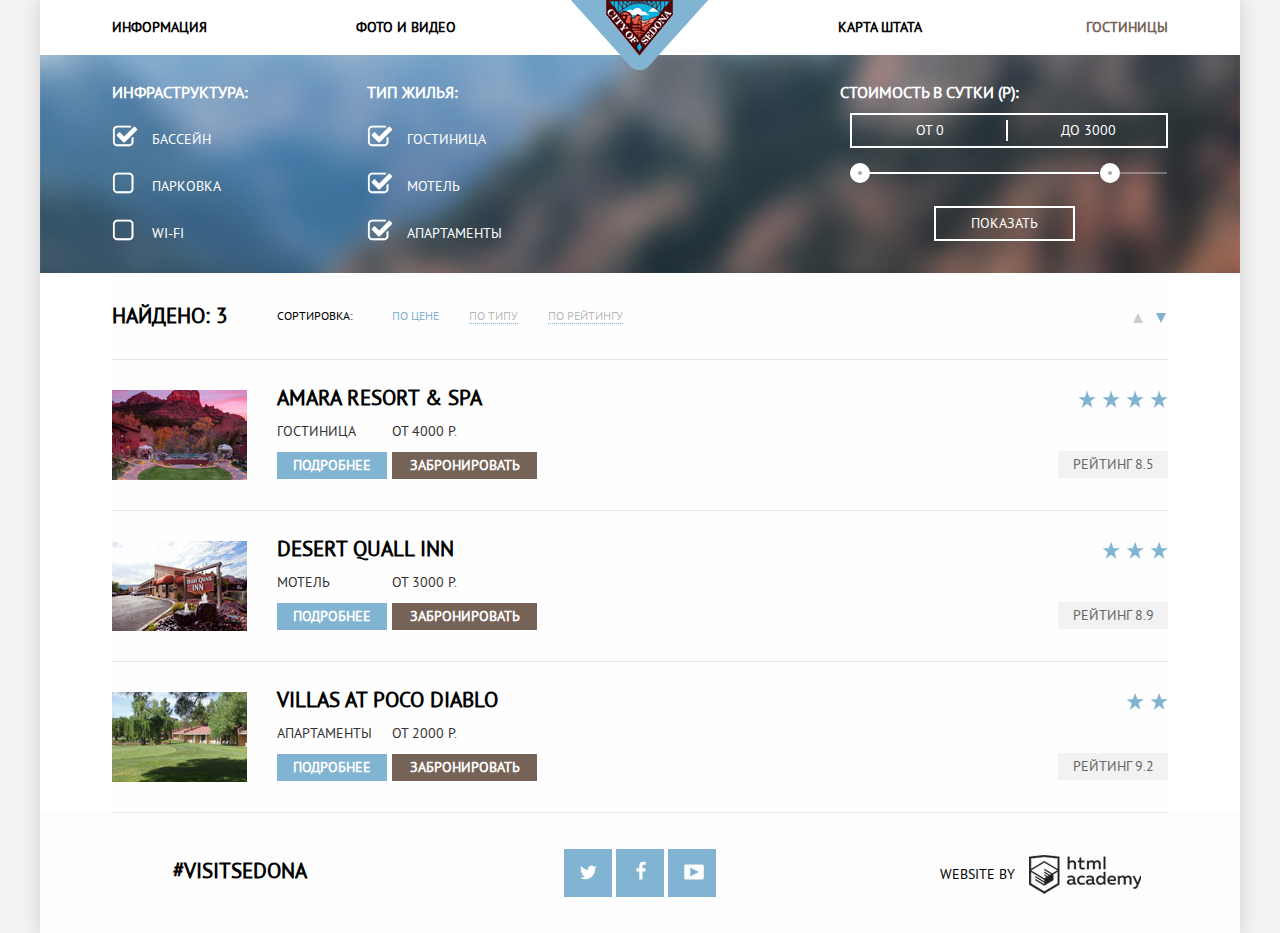
==== commit d842b754: "Финальная верстка-доработка" ====
--- a/hotels.html
+++ b/hotels.html
@@ -70,11 +70,11 @@
                   <input type="checkbox" name="apartment" id="apartment" checked>
                   <label for="apartment">Апартаменты</label>
                 </div>
-             </div>
+              </div>
               <div class="select-hotel-right">
-                  <div class="select-hotel-title">
-                    Стоимость в сутки (Р):
-                  </div>
+                <div class="select-hotel-title">
+                  Стоимость в сутки (Р):
+                </div>
                   <div class="hotel-price-container">
                     <div class="hotel-price-row">
                       <div class="hotel-price">от 0</div>
@@ -92,7 +92,6 @@
               </form>
             </div>
           </div>
-
         <div class="result-wrapper center">
           <div class="result-title  clearfix">
             <div class="result-title-number">
@@ -101,30 +100,26 @@
           <div class="result-title-sort-parametr">
                 Сортировка:
           </div>
-              <div class="sort-items">
-                <ul>
-                  <li><a class="sort-item" id="sort-price">По цене</a></li>
-                  <li><a href="#" class="sort-item" id="sort-type">По типу</a></li>
-                  <li><a href="#" class="sort-item" id="sort-rating">По рейтингу</a></li>
-                </ul>
-              </div>
-              <div class="result-order">
-                <div class="result-order-up">
-                  <a href="#" class="sort-order" id="ord-inc"></a>
-                </div>
-                <div class="result-order-down">
-                  <a class="sort-order" id="ord-dec"></a>
-                </div>
-              </div>
-            </div>
-            <div class="result-item-wrapper clearfix">
-              <div class="result-item-photo">
-                <img src="img/preview-1.jpg" width="135" height="90" alt="Amara resort & SPA">
-              </div>
-              <div class="result-item-description-wrapper">
-                <a class="result-item-description-title" href="#">
-                  Amara resort & SPA
-                </a>
+            <div class="sort-items">
+              <ul>
+                <li><a class="sort-item" id="sort-price">По цене</a></li>
+                <li><a href="#" class="sort-item" id="sort-type">По типу</a></li>
+                <li><a href="#" class="sort-item" id="sort-rating">По рейтингу</a></li>
+              </ul>
+            </div>
+            <div class="result-order">
+              <a class="result-order-up" href="#"></a>
+              <a class="result-order-down" href="#"></a>
+            </div>
+          </div>
+          <div class="result-item-wrapper clearfix">
+            <div class="result-item-photo">
+              <img src="img/preview-1.jpg" width="135" height="90" alt="Amara resort & SPA">
+            </div>
+            <div class="result-item-description-wrapper">
+              <a class="result-item-description-title" href="#">
+                Amara resort & SPA
+              </a>
                 <div class="result-item-description-row">
                   <div class="result-item-description-type">
                     Гостиница
@@ -202,32 +197,32 @@
                   <div class="result-item-description-type">
                     Апартаменты
                   </div>
-                  <div class="result-item-description-price">
-                    от 2000 р.
-                  </div>
-                </div>
-                <div class="result-item-button-row">
-                  <a class="result-details" href="#">
-                    <span class="result-button-value">Подробнее</span>
-                  </a>
-                  <a class="result-booking" href="#">
-                    <span class="result-button-value">Забронировать</span>
-                  </a>
-                </div>
-              </div>
-              <div class="result-item-rating-wrapper">
-                <div class="rating-star">
-                  <img src="img/rating-symbol.png" width="18" height="17" alt="*">
-                  <img src="img/rating-symbol.png" width="18" height="17" alt="*">
-                </div>
-                <div class="rating-value">
-                  Рейтинг 9.2
-                </div>
-              </div>
-            </div>
+                <div class="result-item-description-price">
+                  от 2000 р.
+                </div>
+              </div>
+              <div class="result-item-button-row">
+                <a class="result-details" href="#">
+                  <span class="result-button-value">Подробнее</span>
+                </a>
+                <a class="result-booking" href="#">
+                  <span class="result-button-value">Забронировать</span>
+                </a>
+              </div>
+            </div>
+            <div class="result-item-rating-wrapper">
+              <div class="rating-star">
+                <img src="img/rating-symbol.png" width="18" height="17" alt="*">
+                <img src="img/rating-symbol.png" width="18" height="17" alt="*">
+              </div>
+              <div class="rating-value">
+                Рейтинг 9.2
+              </div>
+            </div>
+          </div>
         </div>
       </main>
-      <footer class="footer-inner clearfix">
+      <footer class="clearfix">
         <div class="footer-label">
           <a href="#"> #VISITSEDONA</a>
         </div>
--- a/css/style.css
+++ b/css/style.css
@@ -21,7 +21,7 @@
 .main-header {
   height: 55px;
   background-color: white;
- }
+}
 
 .main-contaner {
   width: 1200px;
@@ -32,6 +32,13 @@
 
 .main-content {
   background-color: white;
+
+}
+
+.offset-main {
+  position: relative;
+  bottom: -120px;
+
 }
 
 .center {
@@ -413,8 +420,9 @@
 .input-data:focus {
   background-color: white;
   text-decoration: none;
-  width: 295px;
-}
+  outline: 2px solid #e5e5e5;
+}
+
 
 .form-calendar {
   display: inline-block;
@@ -447,27 +455,53 @@
 }
 
 .adult-minus {
-
-  top: 0px;
-  left: 125px;
-
+  display: inline-block;
+  position: relative;
+  top: 4px;
+  left: 25px;
+  font-size: 21px;
+  color: #a9a9a9;
+  cursor: pointer;
 }
 
 .adult-plus {
-  top: 0px;
-  left: 195px;
-  font-size: 58px;
-}
+  position: relative;
+  top: -35px;
+  left: 200px;
+  font-size: 21px;
+  color: #a9a9a9;
+  cursor: pointer;
+ }
 
 .kids-minus {
-  top: 0px;
-  left: 355px;
-}
+  position: relative;
+  top: 4px;
+  left: 25px;
+  font-size: 21px;
+  color: #a9a9a9;
+  cursor: pointer;
+ }
 
 .kids-plus {
-  top: 0px;
-  left: 425px;
-}
+  position: relative;
+  top: -35px;
+  left: 200px;
+  font-size: 21px;
+  color: #a9a9a9;
+  cursor: pointer;
+}
+
+.adult-plus:hover, .adult-minus:hover,
+.kids-plus:hover, .kids-minus:hover {
+  color: #000000;
+}
+
+.adult-plus:active, .adult-minus:active,
+.kids-plus:active, .kids-minus:active {
+  color: #81b3d2;
+}
+
+
 
  .find-hotel-form-container form .find-hotel-form-half-col input {
   display: inline-block;
@@ -478,7 +512,7 @@
   line-height: 21px;
   text-transform: uppercase;
   text-align: center;
-  width: 115px;
+  width: 110px;
   margin: 0;
   padding: 0;
   border: 0;
@@ -491,6 +525,8 @@
   width: 228px;
 }
 
+
+
  .btn-find {
   width: 460px;
   background-color: #81b3d2;
@@ -506,13 +542,23 @@
   margin-top: 25px;
   border: 0;
   margin-bottom: 55px;
-}
-
-.footer-index {
+  cursor: pointer;
+}
+
+.btn-find:hover {
+  background-color: #669ec0;
+
+}
+
+.btn-find:active {
+  background-color: #5496bd;
+  color: rgba(255,255,255,0.3);
+}
+
+ footer {
   height: 120px;
   background-color: rgba(254,254,254,0.9);
-  position: absolute;
-  bottom: 0px;
+  position: relative;
   z-index: 2;
 }
 
@@ -891,12 +937,32 @@
   right: 2px;
 }
 
+.result-order-up:hover {
+  border-bottom: 10px solid #000000;
+}
+
+.result-order-down:hover {
+  border-top: 10px solid #000000;
+}
+
+.result-order-up:active {
+  border-bottom: 10px solid #81b3d2;
+}
+
+.result-order-down:active {
+  border-top: 10px solid #81b3d2;
+}
+
 .result-item-wrapper {
   height: 150px;
-  border: 1px solid #e5e5e5;
+  border-top: 1px solid #e5e5e5;
   height: 90px;
   padding-top: 30px;
   padding-bottom: 30px;
+}
+
+.result-item-wrapper:last-child {
+  border-bottom: 1px solid #e5e5e5;
 }
 
 .result-item-photo  {
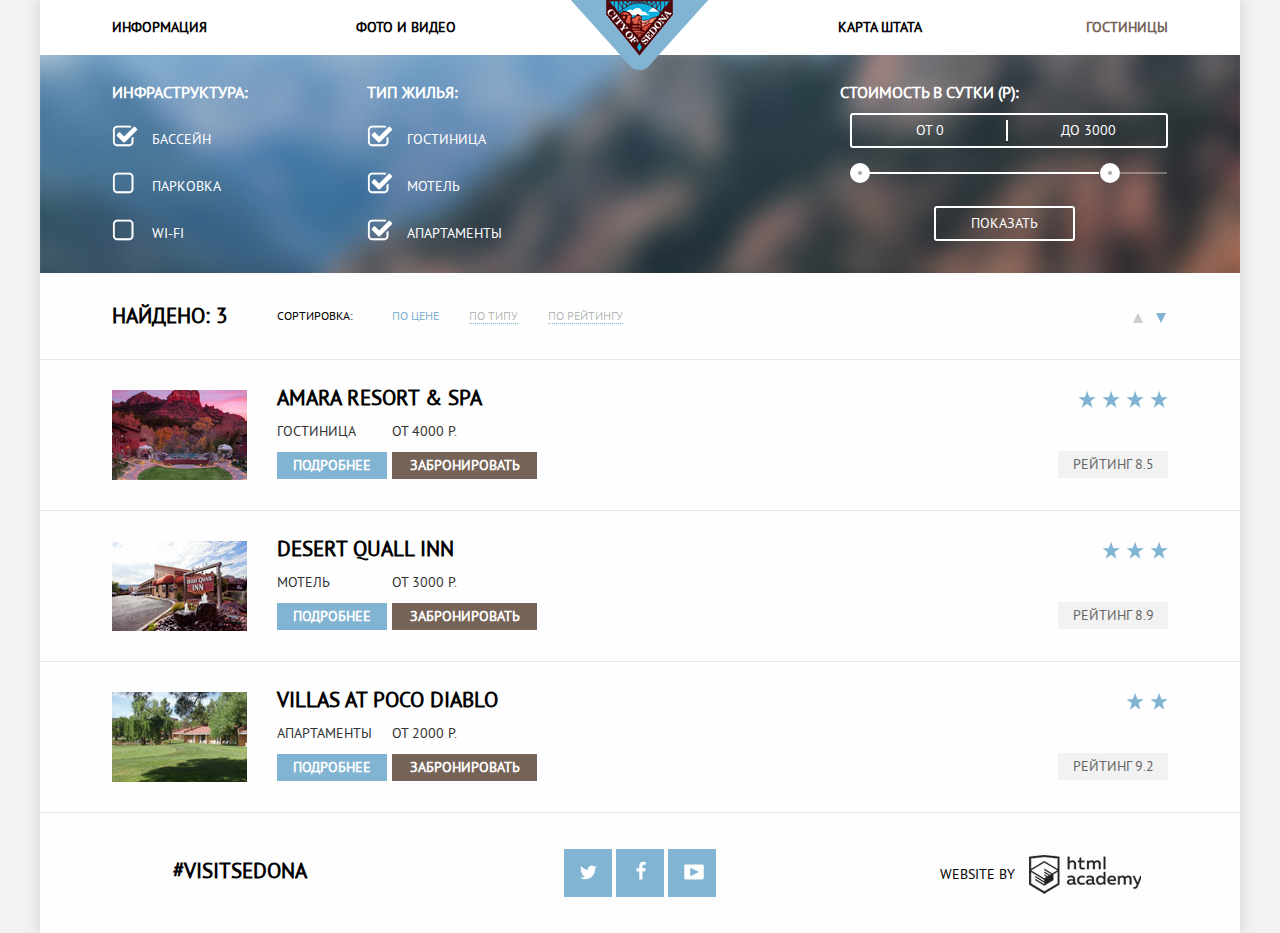
==== commit 8223d771: "Финальная верстка, исправление ошибок от 15.02.2017" ====
--- a/hotels.html
+++ b/hotels.html
@@ -92,8 +92,8 @@
               </form>
             </div>
           </div>
-        <div class="result-wrapper center">
-          <div class="result-title  clearfix">
+        <div class="result-wrapper">
+          <div class="result-title center clearfix">
             <div class="result-title-number">
               Найдено: 3
             </div>
@@ -113,19 +113,99 @@
             </div>
           </div>
           <div class="result-item-wrapper clearfix">
-            <div class="result-item-photo">
-              <img src="img/preview-1.jpg" width="135" height="90" alt="Amara resort & SPA">
-            </div>
-            <div class="result-item-description-wrapper">
-              <a class="result-item-description-title" href="#">
-                Amara resort & SPA
-              </a>
-                <div class="result-item-description-row">
-                  <div class="result-item-description-type">
-                    Гостиница
-                  </div>
+            <div class="center">
+              <div class="result-item-photo">
+                <img src="img/preview-1.jpg" width="135" height="90" alt="Amara resort & SPA">
+              </div>
+              <div class="result-item-description-wrapper">
+                <a class="result-item-description-title" href="#">
+                  Amara resort & SPA
+                </a>
+                  <div class="result-item-description-row">
+                    <div class="result-item-description-type">
+                      Гостиница
+                    </div>
+                    <div class="result-item-description-price">
+                      от 4000 р.
+                    </div>
+                  </div>
+                  <div class="result-item-button-row">
+                    <a class="result-details" href="#">
+                      <span class="result-button-value">Подробнее</span>
+                    </a>
+                    <a class="result-booking" href="#">
+                      <span class="result-button-value">Забронировать</span>
+                    </a>
+                  </div>
+                </div>
+                <div class="result-item-rating-wrapper">
+                  <div class="rating-star">
+                    <img src="img/rating-symbol.png" width="18" height="17" alt="*">
+                    <img src="img/rating-symbol.png" width="18" height="17" alt="*">
+                    <img src="img/rating-symbol.png" width="18" height="17" alt="*">
+                    <img src="img/rating-symbol.png" width="18" height="17" alt="*">
+                  </div>
+                  <div class="rating-value">
+                    Рейтинг 8.5
+                  </div>
+                </div>
+              </div>
+            </div>
+
+            <div class="result-item-wrapper clearfix">
+              <div class="center">
+                <div class="result-item-photo">
+                  <img src="img/preview-2.jpg" width="135" height="90" alt="Desert quall inn">
+                </div>
+                <div class="result-item-description-wrapper">
+                  <a class="result-item-description-title" href="#">
+                    Desert quall inn
+                  </a>
+                  <div class="result-item-description-row">
+                    <div class="result-item-description-type">
+                      Мотель
+                    </div>
+                    <div class="result-item-description-price">
+                      от 3000 р.
+                    </div>
+                  </div>
+                  <div class="result-item-button-row">
+                    <a class="result-details" href="#">
+                      <span class="result-button-value">Подробнее</span>
+                    </a>
+                    <a class="result-booking" href="#">
+                      <span class="result-button-value">Забронировать</span>
+                    </a>
+                  </div>
+                </div>
+                <div class="result-item-rating-wrapper">
+                  <div class="rating-star">
+                    <img src="img/rating-symbol.png" width="18" height="17" alt="*">
+                    <img src="img/rating-symbol.png" width="18" height="17" alt="*">
+                    <img src="img/rating-symbol.png" width="18" height="17" alt="*">
+                  </div>
+                  <div class="rating-value">
+                    Рейтинг 8.9
+                  </div>
+                </div>
+              </div>
+            </div>
+
+            <div class="result-item-wrapper clearfix">
+              <div class="center">
+                <div class="result-item-photo">
+                  <img src="img/preview-3.jpg" width="135" height="90" alt="Villas at poco diablo">
+                </div>
+                <div class="result-item-description-wrapper">
+                  <a class="result-item-description-title" href="#">
+                    Villas at poco diablo
+                  </a>
+                  <div class="result-item-description-row">
+                    <div class="result-item-description-type">
+                      Апартаменты
+                    </div>
                   <div class="result-item-description-price">
-                    от 4000 р.
+                    от 2000 р.
                   </div>
                 </div>
                 <div class="result-item-button-row">
@@ -141,88 +221,16 @@
                 <div class="rating-star">
                   <img src="img/rating-symbol.png" width="18" height="17" alt="*">
                   <img src="img/rating-symbol.png" width="18" height="17" alt="*">
-                  <img src="img/rating-symbol.png" width="18" height="17" alt="*">
-                  <img src="img/rating-symbol.png" width="18" height="17" alt="*">
                 </div>
                 <div class="rating-value">
-                  Рейтинг 8.5
-                </div>
-              </div>
-            </div>
-            <div class="result-item-wrapper clearfix">
-              <div class="result-item-photo">
-                <img src="img/preview-2.jpg" width="135" height="90" alt="Desert quall inn">
-              </div>
-              <div class="result-item-description-wrapper">
-                <a class="result-item-description-title" href="#">
-                  Desert quall inn
-                </a>
-                <div class="result-item-description-row">
-                  <div class="result-item-description-type">
-                    Мотель
-                  </div>
-                  <div class="result-item-description-price">
-                    от 3000 р.
-                  </div>
-                </div>
-                <div class="result-item-button-row">
-                  <a class="result-details" href="#">
-                    <span class="result-button-value">Подробнее</span>
-                  </a>
-                  <a class="result-booking" href="#">
-                    <span class="result-button-value">Забронировать</span>
-                  </a>
-                </div>
-              </div>
-              <div class="result-item-rating-wrapper">
-                <div class="rating-star">
-                  <img src="img/rating-symbol.png" width="18" height="17" alt="*">
-                  <img src="img/rating-symbol.png" width="18" height="17" alt="*">
-                  <img src="img/rating-symbol.png" width="18" height="17" alt="*">
-                </div>
-                <div class="rating-value">
-                  Рейтинг 8.9
-                </div>
-              </div>
-            </div>
-            <div class="result-item-wrapper clearfix">
-              <div class="result-item-photo">
-                <img src="img/preview-3.jpg" width="135" height="90" alt="Villas at poco diablo">
-              </div>
-              <div class="result-item-description-wrapper">
-                <a class="result-item-description-title" href="#">
-                  Villas at poco diablo
-                </a>
-                <div class="result-item-description-row">
-                  <div class="result-item-description-type">
-                    Апартаменты
-                  </div>
-                <div class="result-item-description-price">
-                  от 2000 р.
-                </div>
-              </div>
-              <div class="result-item-button-row">
-                <a class="result-details" href="#">
-                  <span class="result-button-value">Подробнее</span>
-                </a>
-                <a class="result-booking" href="#">
-                  <span class="result-button-value">Забронировать</span>
-                </a>
-              </div>
-            </div>
-            <div class="result-item-rating-wrapper">
-              <div class="rating-star">
-                <img src="img/rating-symbol.png" width="18" height="17" alt="*">
-                <img src="img/rating-symbol.png" width="18" height="17" alt="*">
-              </div>
-              <div class="rating-value">
-                Рейтинг 9.2
+                  Рейтинг 9.2
+                </div>
               </div>
             </div>
           </div>
         </div>
       </main>
-      <footer class="clearfix">
+      <footer class="footer-inner clearfix">
         <div class="footer-label">
           <a href="#"> #VISITSEDONA</a>
         </div>
--- a/css/style.css
+++ b/css/style.css
@@ -35,12 +35,6 @@
 
 }
 
-.offset-main {
-  position: relative;
-  bottom: -120px;
-
-}
-
 .center {
   width: 1056px;
   margin: 0 auto;
@@ -360,7 +354,9 @@
   font-size: 14px;
   margin: 0 auto;
   padding-top: 50px;
-}
+  padding-bottom: 55px;
+}
+
 
 .find-hotel-form-row {
   margin-bottom: 25px;
@@ -372,7 +368,7 @@
 }
 
 .find-hotel-form-row:last-child {
-  margin-bottom: 0px;
+  margin-bottom: 0;
 }
 
 .find-hotel-label {
@@ -399,17 +395,17 @@
 .input-data {
   display: inline-block;
   vertical-align: middle;
-  padding: 0;
   padding-top: 7px;
   padding-bottom: 7px;
+  padding-left: 15px;
+  padding-right: 15px;
   margin: 0;
   border: 0;
-  width: 295px;
+  width: 280px;
   font-family: "PT Sans", Arial, sans-serif;
   font-size: 14px;
   font-weight: 700;
   text-transform: uppercase;
-  padding-left: 15px;
   background-color: #f2f2f2;
 }
 
@@ -437,72 +433,45 @@
 
 .form-calendar:hover {
   background-position: center center;
+  cursor: pointer;
 }
 
 .form-calendar:active {
   background-position: center -67px;
-}
-
-.find-hotel-form-half-col div {
+  cursor: pointer;
+}
+
+.find-hotel-form-num-field {
+  position: relative;
+  display: inline-block;
+  vertical-align: middle;
+  width: 118px;
+}
+
+
+.num-minus,
+.num-plus {
+  position: absolute;
+  top: 7px;
   display: block;
-  width: 15px;
-  height: 38px;
   font-size: 21px;
-  line-height: 38px;
-  color: black;
-  position: absolute;
-  text-align: center;
-}
-
-.adult-minus {
-  display: inline-block;
-  position: relative;
-  top: 4px;
-  left: 25px;
-  font-size: 21px;
+  line-height: 21px;
   color: #a9a9a9;
   cursor: pointer;
-}
-
-.adult-plus {
-  position: relative;
-  top: -35px;
-  left: 200px;
-  font-size: 21px;
-  color: #a9a9a9;
-  cursor: pointer;
- }
-
-.kids-minus {
-  position: relative;
-  top: 4px;
-  left: 25px;
-  font-size: 21px;
-  color: #a9a9a9;
-  cursor: pointer;
- }
-
-.kids-plus {
-  position: relative;
-  top: -35px;
-  left: 200px;
-  font-size: 21px;
-  color: #a9a9a9;
-  cursor: pointer;
-}
-
-.adult-plus:hover, .adult-minus:hover,
-.kids-plus:hover, .kids-minus:hover {
+
+}
+
+.num-minus { left: 15px; }
+.num-plus {right: 15px; }
+
+.num-plus:hover, .num-minus:hover {
   color: #000000;
 }
 
-.adult-plus:active, .adult-minus:active,
-.kids-plus:active, .kids-minus:active {
+.num-plus:active, .num-minus:active {
   color: #81b3d2;
 }
 
-
-
  .find-hotel-form-container form .find-hotel-form-half-col input {
   display: inline-block;
   vertical-align: top;
@@ -512,20 +481,16 @@
   line-height: 21px;
   text-transform: uppercase;
   text-align: center;
-  width: 110px;
+  width: 60px;
   margin: 0;
-  padding: 0;
   border: 0;
-  padding-top: 8px;
-  padding-bottom: 8px;
- }
+  padding: 8px 30px;
+}
 
 .find-hotel-form-half-col {
   display: inline-block;
-  width: 228px;
-}
-
-
+  width: 230px;
+}
 
  .btn-find {
   width: 460px;
@@ -541,13 +506,11 @@
   font-weight: 700;
   margin-top: 25px;
   border: 0;
-  margin-bottom: 55px;
   cursor: pointer;
 }
 
 .btn-find:hover {
   background-color: #669ec0;
-
 }
 
 .btn-find:active {
@@ -555,10 +518,11 @@
   color: rgba(255,255,255,0.3);
 }
 
- footer {
+ .footer-index {
   height: 120px;
   background-color: rgba(254,254,254,0.9);
-  position: relative;
+  position: absolute;
+  bottom: 0px;
   z-index: 2;
 }
 
@@ -566,6 +530,7 @@
   background-color: rgba(254,254,254,0.9);
   height: 120px;
 }
+
 
 .footer-label, .footer-social, .footer-copyright {
   width: 400px;
@@ -710,7 +675,7 @@
 }
 
 .select-hotel-left-row label:before {
-  content: '';
+  content: "";
   position: absolute;
   top: -3px;
   left: 0;
@@ -744,7 +709,7 @@
   padding-top: 5px;
   padding-bottom: 5px;
   margin-top: 10px;
-
+  border-radius: 3px;
 }
 
 .hotel-price {
@@ -775,7 +740,7 @@
 
 .range-left:hover {
   background-color: #1c4f80;
-  cursor: url(../img/pointer.png), pointer;
+  cursor: pointer;
 }
 
 .range-left::after {
@@ -800,7 +765,7 @@
 }
 .range-right:hover {
   background-color: #1c4f80;
-  cursor: url(../img/pointer.png), pointer;
+  cursor: pointer;
 }
 
 .range-right::after {
@@ -828,10 +793,11 @@
   text-transform: uppercase;
   background: none;
   border: 2px solid white;
+  border-radius: 3px;
 }
 
 .select-hotel-btn:hover {
-  cursor: url(../img/pointer.png), pointer;
+  cursor: pointer;
   color: black;
   background-color: white;
 }
@@ -918,8 +884,8 @@
 }
 
 .result-order-up {
-  width: 0px;
-  height: 0px;
+  width: 0x;
+  height: 0;
   border: 5px solid transparent;
   border-bottom: 10px solid #ccc;
   position: absolute;
@@ -954,9 +920,7 @@
 }
 
 .result-item-wrapper {
-  height: 150px;
   border-top: 1px solid #e5e5e5;
-  height: 90px;
   padding-top: 30px;
   padding-bottom: 30px;
 }
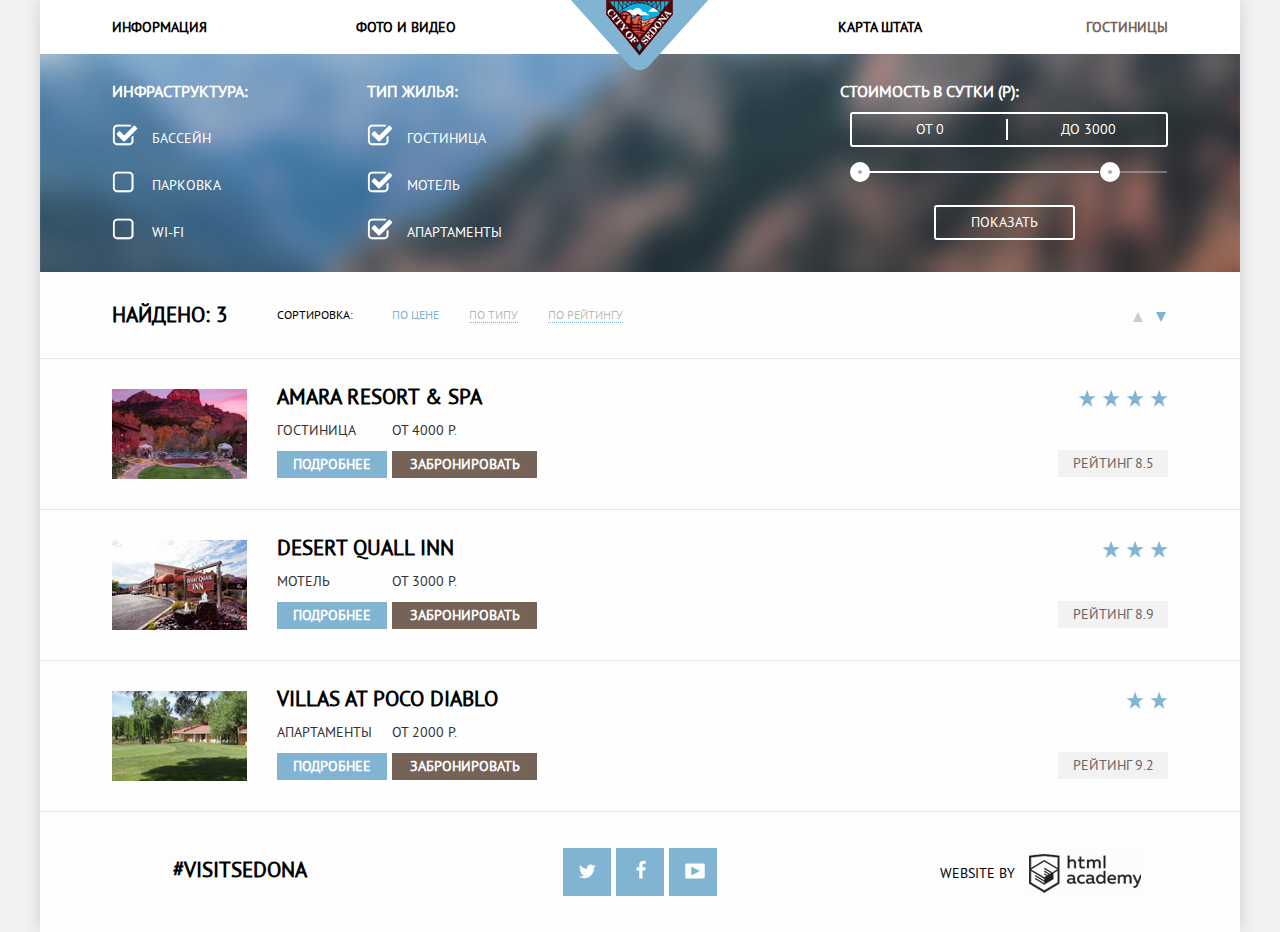
==== commit 62b67220: "Доработка по замечаниям на защите" ====
--- a/hotels.html
+++ b/hotels.html
@@ -4,7 +4,7 @@
     <meta charset="UTF-8">
     <title>Отели Седоны</title>
     <link rel="stylesheet" href="css/normalize.css">
-    <link rel="stylesheet" href="css/style.css">
+    <link rel="stylesheet" href="css/style-min.css">
   </head>
   <body>
     <div class="main-contaner">
@@ -54,11 +54,11 @@
                   <label for="wifi">WI-FI</label>
                 </div>
               </div>
-             <div class="select-hotel-left">
-               <div class="select-hotel-title">
-                 Тип жилья:
-               </div>
-               <div class="select-hotel-left-row">
+              <div class="select-hotel-left">
+                <div class="select-hotel-title">
+                  Тип жилья:
+                </div>
+                <div class="select-hotel-left-row">
                   <input type="checkbox" name="hotel" id="hotel" checked>
                   <label for="hotel">Гостиница</label>
                 </div>
@@ -75,16 +75,16 @@
                 <div class="select-hotel-title">
                   Стоимость в сутки (Р):
                 </div>
-                  <div class="hotel-price-container">
-                    <div class="hotel-price-row">
-                      <div class="hotel-price">от 0</div>
-                      <div class="hotel-price">до 3000</div>
-                    </div>
-                    <div class="price-range clearfix">
-                      <div class="range-left"></div>
-                      <div class="range-right"></div>
-                    </div>
-                  </div>
+                <div class="hotel-price-container">
+                  <div class="hotel-price-row">
+                    <div class="hotel-price">от 0</div>
+                    <div class="hotel-price">до 3000</div>
+                  </div>
+                  <div class="price-range clearfix">
+                    <div class="range-left"></div>
+                    <div class="range-right"></div>
+                  </div>
+                </div>
                   <div class="select-hotel-btn-wrapper">
                     <input type="submit" class="select-hotel-btn"  value="Показать">
                   </div>
@@ -97,8 +97,8 @@
             <div class="result-title-number">
               Найдено: 3
             </div>
-          <div class="result-title-sort-parametr">
-                Сортировка:
+          <div class="result-title-sort-parameter">
+              Сортировка:
           </div>
             <div class="sort-items">
               <ul>
@@ -151,7 +151,6 @@
                 </div>
               </div>
             </div>
-
             <div class="result-item-wrapper clearfix">
               <div class="center">
                 <div class="result-item-photo">
@@ -190,7 +189,6 @@
                 </div>
               </div>
             </div>
-
             <div class="result-item-wrapper clearfix">
               <div class="center">
                 <div class="result-item-photo">
--- a/css/style-min.css
+++ b/css/style-min.css
@@ -0,0 +1 @@
+@font-face{font-family:"PT Sans";src:url(../fonts/ptsansbold.woff)}@font-face{font-family:"PT Sans";src:url(../fonts/ptsans.woff)}body{min-width:1280px;text-transform:uppercase;background-size:1280px auto;background-color:#f2f2f2;font-family:"PT Sans",Arial,sans-serif}.main-header{background-color:#fff}.main-contaner{width:1200px;margin:0 auto;box-shadow:0 0 15px rgba(127,127,127,.3);position:relative}.main-content{background-color:#fff}.center{width:1056px;margin:0 auto}.nav-left,.nav-right{width:400px;margin:0;padding:0;list-style-type:none}.nav-left{float:left}.nav-right{float:right;text-align:right}.nav-left a,.nav-right a{display:block;font-size:14px;line-height:26px;font-weight:700;text-decoration:none;color:#766357;padding:14px 0}.nav-left a[href],.nav-right a[href]{color:#000;cursor:pointer}.nav-left a[href]:hover,.nav-right a[href]:hover{color:#81b3d2}.nav-left a[href]:active,.nav-right a[href]:active{color:rgba(0,0,0,.3);cursor:pointer}.nav-left li,.nav-right li{display:inline-block;vertical-align:top}.nav-left li:first-child{padding-right:145px}.nav-right li:first-child{padding-right:160px}.clearfix::after{content:"";display:table;clear:both}.logo{width:138px;z-index:2;position:absolute;left:50%;margin-left:-69px;top:0}.banner-wrapper{height:510px;background:url(../img/banner-mask.png) no-repeat 0 bottom,#999 url(../img/banner-photo.jpg) no-repeat;margin:0 auto;width:100%}.banner-wrapper-row{display:block;margin:0 auto}.banner-wrapper-row:nth-child(1){padding-top:77px}.banner-wrapper-row:nth-child(2){padding-top:12px}.banner-wrapper-row:nth-child(3){padding-top:52px}.banner-wrapper-row:nth-child(4){padding-top:55px}.advantages-container{width:1200px}.advantages-title-wrapper{width:576px;margin:58px auto 0}.advantages-description,.advantages-title{font-family:"PT Sans",Arial,sans-serif;font-size:21px;line-height:26px;font-weight:700;text-transform:uppercase;text-align:center;margin:0 auto}.advantages-description{font-size:14px;line-height:21px;font-weight:400;color:#333;margin:30px auto 0}.advantages-wrapper.first{margin-top:55px;background:#aba689 url(../img/town.jpg) no-repeat right 0}.advantage{background-color:#81b3d2;width:400px;height:255px;float:left}.advantages-title.first{color:#fff;padding-left:140px;padding-right:140px;margin-top:55px;font-family:"PT Sans",Arial,sans-serif;font-size:21px;font-weight:700;line-height:21px}.advantages-description.first{color:#fff;margin:22px auto 0;padding-left:60px;padding-right:60px;text-align:center;font-size:14px;font-weight:400}.advantage-extention-wrapper{margin-top:60px}.advantage-extention{width:400px;height:270px;float:left}.advantage-extention-image{height:80px;width:80px;text-align:center;background:#fff;margin:0 auto}.advantage-extention:nth-child(1) .advantage-extention-image{background:url(../img/advantages-icon.png) no-repeat}.advantage-extention:nth-child(2) .advantage-extention-image{background:url(../img/advantages-icon.png) no-repeat -83px 0}.advantage-extention:nth-child(3) .advantage-extention-image{background:url(../img/advantages-icon.png) no-repeat -165px 0}.advantages-title.extention{margin-top:20px}.advantages-description.extention{padding-left:50px;padding-right:50px;text-align:center;margin-top:20px}.advantages-wrapper.second{background:#e0b197 url(../img/bridge.jpg) no-repeat left 0}.advantage.second{float:right}.advantages-title.second{margin:55px auto 0;padding-left:125px;padding-right:125px;text-align:center;color:#fff;font-size:21px;font-weight:700;line-height:21px}.advantages-description.second{margin:22px auto 0;padding-left:40px;padding-right:40px;text-align:center;font-size:14px;font-weight:400;color:#fff}.advantages-wrapper.third{margin-bottom:0;height:255px}.advantage.third{background-color:#eee}.advantages-title.third{margin:50px auto 0;padding-left:125px;padding-right:125px;text-align:center;font-size:21px;font-weight:700;line-height:21px}.advantages-description.third{margin:23px auto 0;padding-left:70px;padding-right:70px;text-align:center;font-size:14px;font-weight:400}.find-hotels-container{position:relative}.map{display:block;margin-top:135px;background-color:#cbdda9}.hotels-title-wrapper{width:576px;margin:0 auto;padding-top:55px}.hotels-title,.hotels-title-description{font-size:30px;line-height:24px;font-family:"PT Sans",Arial,sans-serif;font-weight:700;text-align:center;margin:5px auto 0}.hotels-title-description{width:450px;font-size:14px;font-weight:400;margin:30px auto 0}.find-hotel-form-wrapper{width:574px;position:absolute;left:313px;top:210px;z-index:2}.find-hotel{display:block;text-decoration:none;width:100%;font-size:21px;line-height:85px;font-family:"PT Sans",Arial,sans-serif;font-weight:700;text-transform:uppercase;color:#fff;background-color:#766357;text-align:center;border:none;cursor:pointer}.modal-hotel-form{display:block;background:#fff;opacity:1;box-shadow:0 0 15px rgba(127,127,127,.4);transition:opacity .5s ease-in}.find-hotel-form-container{width:460px;max-height:500px;font-size:14px;margin:0 auto;padding-top:50px;padding-bottom:55px;opacity:1;transition:max-height .5s ease-in-out,opacity 1s ease-in}.modal-hotel-form-hidden{opacity:0}.find-hotel-form-row{margin-bottom:25px;line-height:26px;font-family:"PT Sans",Arial,sans-serif;font-weight:700;font-size:0;position:relative}.find-hotel-form-row:last-child{margin-bottom:0}.find-hotel-label{width:110px;padding:7px 0;margin:0;border:0;line-height:28px}.find-hotel-label,.find-hotel-label.half,.input-data{display:inline-block;vertical-align:middle;font-size:14px}.find-hotel-label.half{padding-left:50px;width:60px}.input-data{padding:7px 15px;margin:0;border:0;width:280px;font-family:"PT Sans",Arial,sans-serif;font-weight:700;text-transform:uppercase;background-color:#f2f2f2;-moz-appearance:textfield;appearance:none}.input-data[type=number]::-webkit-inner-spin-button,.input-data[type=number]::-webkit-outer-spin-button{-webkit-appearance:none;appearance:none;margin:0}.input-data:hover{background-color:#ebebeb}.input-data:focus{background-color:#fff;text-decoration:none;outline:2px solid #e5e5e5}.form-calendar{display:inline-block;vertical-align:middle;width:20px;height:40px;padding-left:10px;padding-right:10px;font-size:14px;background:#f2f2f2 url(../img/calendar.png) no-repeat center 9px}.form-calendar:hover{background-position:center center;cursor:pointer}.form-calendar:active{background-position:center -67px;cursor:pointer}.find-hotel-form-num-field{position:relative;display:inline-block;vertical-align:middle;width:118px;height:38px}.num-minus,.num-plus{display:inline-block;vertical-align:top;width:30px;height:100%;padding:0;border:0;font-size:21px;line-height:21px;color:#a9a9a9;background:#f2f2f2;cursor:pointer}.num-minus:hover,.num-plus:hover{color:#000;background:#ebebeb}.num-minus:active,.num-plus:active{color:#81b3d2}.btn-find,.find-hotel-form-container form .find-hotel-form-half-col input{text-transform:uppercase;font-family:"PT Sans",Arial,sans-serif;font-weight:700;border:0}.find-hotel-form-container form .find-hotel-form-half-col input{display:inline-block;vertical-align:top;text-align:center;height:28px;margin:0;padding:5px;font-size:14px;line-height:21px;width:48px}.find-hotel-form-half-col{display:inline-block;vertical-align:top;width:230px}.btn-find{width:460px;background-color:#81b3d2;color:#fff;font-size:21px;line-height:26px;padding-bottom:16px;padding-top:16px;margin-top:25px;cursor:pointer}.btn-find:hover{background-color:#669ec0}.btn-find:active{background-color:#5496bd;color:rgba(255,255,255,.3)}.footer-index{position:absolute;bottom:0;z-index:2}.footer-index,.footer-inner{background-color:rgba(254,254,254,.9);height:120px}.footer-copyright,.footer-label,.footer-social{width:400px;text-align:center;float:left}.footer-social{font-size:0}.footer-label a{display:block;margin-top:45px;font-weight:700;font-size:21px;line-height:26px;color:#000;text-decoration:none}.social-btn{display:inline-block;vertical-align:top;width:48px;height:48px;margin-top:36px;margin-right:5px;background:#81b3d2 url(../img/social-icon.png) no-repeat center;text-decoration:none;text-align:center;cursor:pointer}.social-btn:last-child,.sort-items li:last-child{margin-right:0}.social-btn.social-btn-tw{background-position:16px 12px}.social-btn.social-btn-fb{background-position:-36px 12px}.social-btn.social-btn-yt{background-position:-87px 12px}.social-btn.social-btn-tw:hover{background:#669ec0 url(../img/social-icon.png) no-repeat 16px 12px}.social-btn.social-btn-fb:hover{background:#669ec0 url(../img/social-icon.png) no-repeat -36px 12px}.social-btn.social-btn-yt:hover{background:#669ec0 url(../img/social-icon.png) no-repeat -87px 12px}.social-btn.social-btn-tw:active{background:#5496bd url(../img/social-icon.png) no-repeat 16px -44px}.social-btn.social-btn-fb:active{background:#5496bd url(../img/social-icon.png) no-repeat -36px -44px}.social-btn.social-btn-yt:active{background:#5496bd url(../img/social-icon.png) no-repeat -87px -44px}.htmlacademy{display:inline-block;vertical-align:middle;width:112px;height:40px;background:#fcfcfb url(../img/htmlacademy.png) no-repeat;background-position:0 0;margin-left:10px}.footer-copyright,.select-hotel-wrapper{font-family:"PT Sans",Arial,sans-serif;font-size:14px;font-weight:400}.footer-copyright{margin-top:42px}.footer-copyright a{color:#000;text-decoration:none}.footer-copyright a:hover .htmlacademy{background-position:0 -48px}.footer-copyright a:active .htmlacademy{background-position:0 -95px}.select-hotel-wrapper{background:#30414b url(../img/filter-background.jpg) no-repeat;height:218px;color:#fff;line-height:21px}.select-hotel-wrapper.center{background:0 0;padding-top:27px;height:190px}.select-hotel-left{width:255px;float:left}.select-hotel-title{font-weight:700;font-size:16px;line-height:21px}.select-hotel-left-row{margin-top:25px}.select-hotel-left-row input[type=checkbox]{display:none}.select-hotel-left-row label{position:relative;display:block;margin-top:10px;padding-left:40px;color:#fff;line-height:22px}.select-hotel-left-row label:before{content:"";position:absolute;top:-3px;left:0;display:block;width:22px;height:22px;background-position:-5px -5px;background-image:url(../img/checkbox-sprite.png);background-repeat:no-repeat}.select-hotel-left-row input[type=checkbox]:checked~label:before{width:26px;height:22px;background-position:-37px -5px}.select-hotel-right{width:328px;float:right}.hotel-price-container{width:318px;float:right}.hotel-price-row{text-align:center;border:2px solid #fff;padding-top:5px;padding-bottom:5px;margin-top:10px;border-radius:3px}.hotel-price{display:inline-block;vertical-align:top;width:153px;text-align:center;border-right:2px solid #fff}.hotel-price:last-child{border-right:0}.price-range{width:318px;margin-top:15px}.range-left,.range-right{float:left;width:4px;height:4px;background-color:#ababab;border:8px solid #fff;border-radius:50%}.range-left:hover,.range-right:hover{background-color:#1c4f80;cursor:pointer}.range-left::after,.range-right::after{display:block;content:"";height:2px;position:relative;top:1px;left:4px}.range-left::after{background-color:#fff;width:237px}.range-right{margin-left:230px}.range-right::after{width:55px;background-color:rgba(255,255,255,.3)}.select-hotel-btn-wrapper{text-align:center}.select-hotel-btn{padding:5px 35px;margin:23px auto;color:#fff;font-size:14px;font-weight:400;line-height:21px;text-transform:uppercase;background:0 0;border:2px solid #fff;border-radius:3px}.select-hotel-btn:hover{cursor:pointer;color:#000;background-color:#fff}.result-wrapper{background:#fefefe;color:#000}.result-title{font-family:"PT Sans",Arial,sans-serif;font-size:12px;line-height:18px;font-weight:400;padding-top:30px;padding-bottom:30px;height:26px}.result-title-number{width:165px;font-size:21px;line-height:26px;font-weight:700;float:left}.result-order,.result-title-sort-parameter,.sort-items{width:115px;padding-top:4px;float:left}.result-order,.sort-items{width:300px}.sort-items ul{margin:0;padding:0;font-size:0;list-style:none}.sort-items a{color:#81b3d2;text-decoration:none}.sort-items a[href]{color:rgba(0,0,0,.3);border-bottom:1px dotted #81b3d2}.sort-items a[href]:hover{color:#81b3d2;border-bottom:1px dotted #81b3d2}.sort-items a[href]:active{color:#000;border-bottom:0}.sort-items li{display:inline-block;vertical-align:top;font-size:12px;margin-right:30px}.result-order{width:35px;height:40px;float:right;position:relative}.result-order-down,.result-order-up{height:0;border:5px solid transparent;position:absolute}.result-order-up{border-bottom:10px solid #ccc;left:0;width:0x;top:5px}.result-order-down{width:0;border-top:10px solid #81b3d2;top:10px;right:2px}.result-order-up:hover{border-bottom:10px solid #000}.result-order-down:hover{border-top:10px solid #000}.result-order-up:active{border-bottom:10px solid #81b3d2}.result-order-down:active{border-top:10px solid #81b3d2}.result-item-wrapper{border-top:1px solid #e5e5e5;padding-top:30px;padding-bottom:30px}.result-item-wrapper:last-child{border-bottom:1px solid #e5e5e5}.result-item-photo{width:135px;height:90px;float:left}.result-item-description-wrapper{width:260px;margin-left:30px;margin-top:-5px;float:left}.result-item-rating-wrapper{width:110px;height:90px;float:right;text-align:right;font-family:"PT Sans",Arial,sans-serif}.result-item-description-title{font-family:"PT Sans",Arial,sans-serif;font-size:21px;line-height:26px;font-weight:700;color:#000;text-decoration:none}.result-item-description-title:hover{color:#81b3d2}.result-item-description-title:active{color:rgba(0,0,0,.3)}.result-item-description-row{font-family:"PT Sans",Arial,sans-serif;font-size:0;font-weight:400;color:#333;margin-top:10px}.result-item-description-price,.result-item-description-type{display:inline-block;vertical-align:top;font-size:14px;line-height:21px}.result-item-description-type{margin-right:5px;width:110px}.result-item-description-price{width:145px}.result-item-button-row{font-family:"PT Sans",Arial,sans-serif;font-size:0;font-weight:700;text-align:center;margin-top:10px}.result-booking,.result-details{display:inline-block;vertical-align:top;height:27px;font-size:14px;line-height:27px;color:#fff;text-decoration:none}.result-details{margin-right:5px;width:110px;background-color:#81b3d2}.result-details:hover{background-color:#669ec0;color:#fff}.result-details:active{background-color:#5496bd;color:rgba(255,255,255,.3)}.result-booking{width:145px;background-color:#766357}.result-booking:hover{background-color:#604e43}.result-booking:active{background-color:#503e33;color:rgba(255,255,255,.3)}.rating-star,.rating-value{color:#81b3d2;font-size:21px;line-height:21px;font-weight:700}.rating-value{width:110px;background-color:#f2f2f2;color:#666;font-size:14px;font-weight:400;padding-bottom:3px;padding-top:3px;margin-top:40px;text-align:center}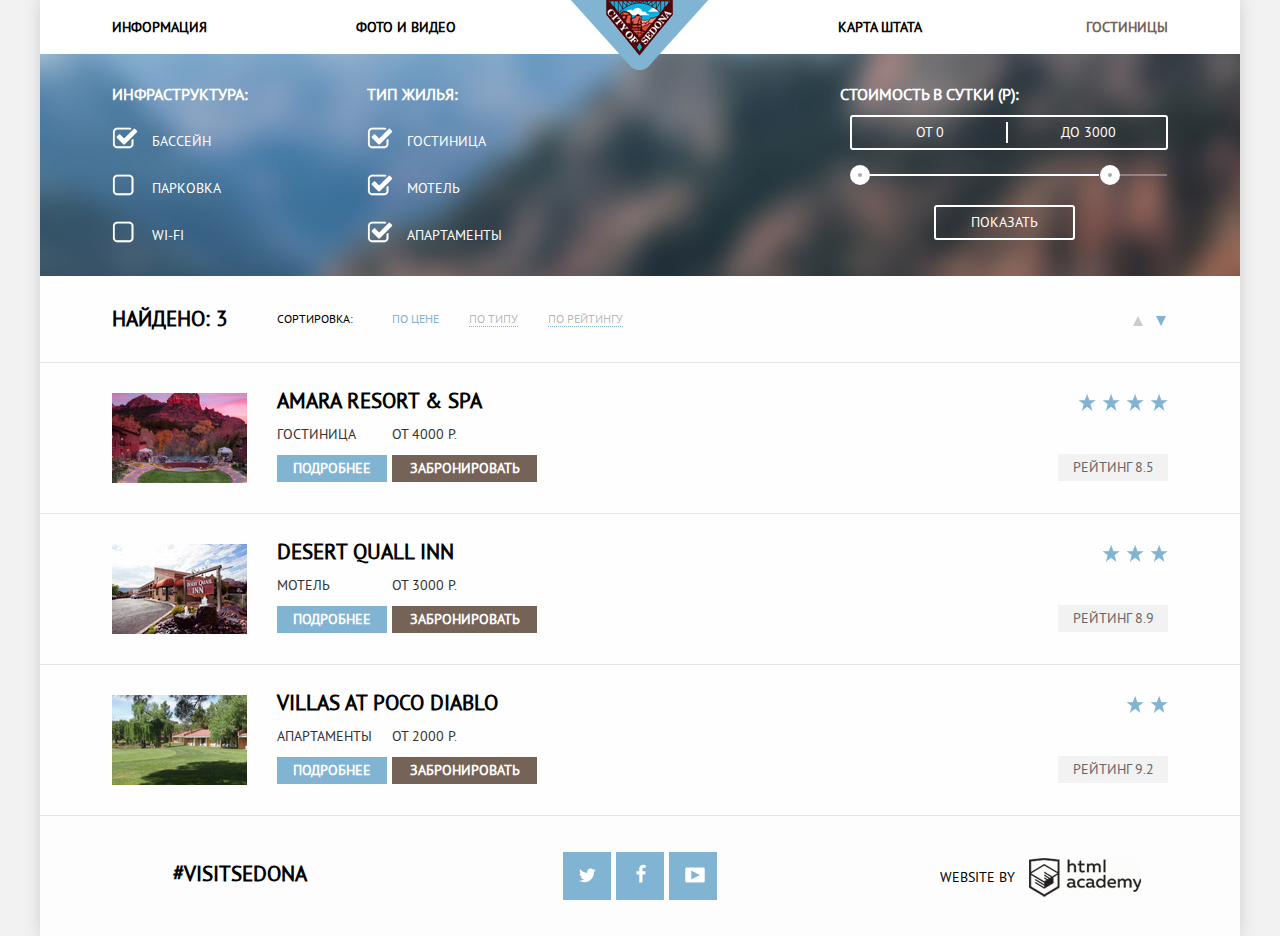
==== commit 90eb2f1c: "Доработка от 18.02.2017" ====
--- a/hotels.html
+++ b/hotels.html
@@ -34,9 +34,9 @@
         </nav>
       </header>
       <main class="main-content">
-        <div class="select-hotel-wrapper ">
-          <div class="select-hotel-wrapper center clearfix">
-            <form action="#" method="get">
+        <div class="select-hotel-wrapper">
+          <div class="center">
+            <form class="clearfix" action="#" method="get">
               <div class="select-hotel-left">
                 <div class="select-hotel-title">
                   Инфраструктура:
@@ -131,10 +131,10 @@
                   </div>
                   <div class="result-item-button-row">
                     <a class="result-details" href="#">
-                      <span class="result-button-value">Подробнее</span>
+                      Подробнее
                     </a>
                     <a class="result-booking" href="#">
-                      <span class="result-button-value">Забронировать</span>
+                      Забронировать
                     </a>
                   </div>
                 </div>
@@ -170,10 +170,10 @@
                   </div>
                   <div class="result-item-button-row">
                     <a class="result-details" href="#">
-                      <span class="result-button-value">Подробнее</span>
+                      Подробнее
                     </a>
                     <a class="result-booking" href="#">
-                      <span class="result-button-value">Забронировать</span>
+                      Забронировать
                     </a>
                   </div>
                 </div>
@@ -208,10 +208,10 @@
                 </div>
                 <div class="result-item-button-row">
                   <a class="result-details" href="#">
-                    <span class="result-button-value">Подробнее</span>
+                    Подробнее
                   </a>
                   <a class="result-booking" href="#">
-                    <span class="result-button-value">Забронировать</span>
+                    Забронировать
                   </a>
                 </div>
               </div>
--- a/css/style-min.css
+++ b/css/style-min.css
@@ -1 +1 @@
-@font-face{font-family:"PT Sans";src:url(../fonts/ptsansbold.woff)}@font-face{font-family:"PT Sans";src:url(../fonts/ptsans.woff)}body{min-width:1280px;text-transform:uppercase;background-size:1280px auto;background-color:#f2f2f2;font-family:"PT Sans",Arial,sans-serif}.main-header{background-color:#fff}.main-contaner{width:1200px;margin:0 auto;box-shadow:0 0 15px rgba(127,127,127,.3);position:relative}.main-content{background-color:#fff}.center{width:1056px;margin:0 auto}.nav-left,.nav-right{width:400px;margin:0;padding:0;list-style-type:none}.nav-left{float:left}.nav-right{float:right;text-align:right}.nav-left a,.nav-right a{display:block;font-size:14px;line-height:26px;font-weight:700;text-decoration:none;color:#766357;padding:14px 0}.nav-left a[href],.nav-right a[href]{color:#000;cursor:pointer}.nav-left a[href]:hover,.nav-right a[href]:hover{color:#81b3d2}.nav-left a[href]:active,.nav-right a[href]:active{color:rgba(0,0,0,.3);cursor:pointer}.nav-left li,.nav-right li{display:inline-block;vertical-align:top}.nav-left li:first-child{padding-right:145px}.nav-right li:first-child{padding-right:160px}.clearfix::after{content:"";display:table;clear:both}.logo{width:138px;z-index:2;position:absolute;left:50%;margin-left:-69px;top:0}.banner-wrapper{height:510px;background:url(../img/banner-mask.png) no-repeat 0 bottom,#999 url(../img/banner-photo.jpg) no-repeat;margin:0 auto;width:100%}.banner-wrapper-row{display:block;margin:0 auto}.banner-wrapper-row:nth-child(1){padding-top:77px}.banner-wrapper-row:nth-child(2){padding-top:12px}.banner-wrapper-row:nth-child(3){padding-top:52px}.banner-wrapper-row:nth-child(4){padding-top:55px}.advantages-container{width:1200px}.advantages-title-wrapper{width:576px;margin:58px auto 0}.advantages-description,.advantages-title{font-family:"PT Sans",Arial,sans-serif;font-size:21px;line-height:26px;font-weight:700;text-transform:uppercase;text-align:center;margin:0 auto}.advantages-description{font-size:14px;line-height:21px;font-weight:400;color:#333;margin:30px auto 0}.advantages-wrapper.first{margin-top:55px;background:#aba689 url(../img/town.jpg) no-repeat right 0}.advantage{background-color:#81b3d2;width:400px;height:255px;float:left}.advantages-title.first{color:#fff;padding-left:140px;padding-right:140px;margin-top:55px;font-family:"PT Sans",Arial,sans-serif;font-size:21px;font-weight:700;line-height:21px}.advantages-description.first{color:#fff;margin:22px auto 0;padding-left:60px;padding-right:60px;text-align:center;font-size:14px;font-weight:400}.advantage-extention-wrapper{margin-top:60px}.advantage-extention{width:400px;height:270px;float:left}.advantage-extention-image{height:80px;width:80px;text-align:center;background:#fff;margin:0 auto}.advantage-extention:nth-child(1) .advantage-extention-image{background:url(../img/advantages-icon.png) no-repeat}.advantage-extention:nth-child(2) .advantage-extention-image{background:url(../img/advantages-icon.png) no-repeat -83px 0}.advantage-extention:nth-child(3) .advantage-extention-image{background:url(../img/advantages-icon.png) no-repeat -165px 0}.advantages-title.extention{margin-top:20px}.advantages-description.extention{padding-left:50px;padding-right:50px;text-align:center;margin-top:20px}.advantages-wrapper.second{background:#e0b197 url(../img/bridge.jpg) no-repeat left 0}.advantage.second{float:right}.advantages-title.second{margin:55px auto 0;padding-left:125px;padding-right:125px;text-align:center;color:#fff;font-size:21px;font-weight:700;line-height:21px}.advantages-description.second{margin:22px auto 0;padding-left:40px;padding-right:40px;text-align:center;font-size:14px;font-weight:400;color:#fff}.advantages-wrapper.third{margin-bottom:0;height:255px}.advantage.third{background-color:#eee}.advantages-title.third{margin:50px auto 0;padding-left:125px;padding-right:125px;text-align:center;font-size:21px;font-weight:700;line-height:21px}.advantages-description.third{margin:23px auto 0;padding-left:70px;padding-right:70px;text-align:center;font-size:14px;font-weight:400}.find-hotels-container{position:relative}.map{display:block;margin-top:135px;background-color:#cbdda9}.hotels-title-wrapper{width:576px;margin:0 auto;padding-top:55px}.hotels-title,.hotels-title-description{font-size:30px;line-height:24px;font-family:"PT Sans",Arial,sans-serif;font-weight:700;text-align:center;margin:5px auto 0}.hotels-title-description{width:450px;font-size:14px;font-weight:400;margin:30px auto 0}.find-hotel-form-wrapper{width:574px;position:absolute;left:313px;top:210px;z-index:2}.find-hotel{display:block;text-decoration:none;width:100%;font-size:21px;line-height:85px;font-family:"PT Sans",Arial,sans-serif;font-weight:700;text-transform:uppercase;color:#fff;background-color:#766357;text-align:center;border:none;cursor:pointer}.modal-hotel-form{display:block;background:#fff;opacity:1;box-shadow:0 0 15px rgba(127,127,127,.4);transition:opacity .5s ease-in}.find-hotel-form-container{width:460px;max-height:500px;font-size:14px;margin:0 auto;padding-top:50px;padding-bottom:55px;opacity:1;transition:max-height .5s ease-in-out,opacity 1s ease-in}.modal-hotel-form-hidden{opacity:0}.find-hotel-form-row{margin-bottom:25px;line-height:26px;font-family:"PT Sans",Arial,sans-serif;font-weight:700;font-size:0;position:relative}.find-hotel-form-row:last-child{margin-bottom:0}.find-hotel-label{width:110px;padding:7px 0;margin:0;border:0;line-height:28px}.find-hotel-label,.find-hotel-label.half,.input-data{display:inline-block;vertical-align:middle;font-size:14px}.find-hotel-label.half{padding-left:50px;width:60px}.input-data{padding:7px 15px;margin:0;border:0;width:280px;font-family:"PT Sans",Arial,sans-serif;font-weight:700;text-transform:uppercase;background-color:#f2f2f2;-moz-appearance:textfield;appearance:none}.input-data[type=number]::-webkit-inner-spin-button,.input-data[type=number]::-webkit-outer-spin-button{-webkit-appearance:none;appearance:none;margin:0}.input-data:hover{background-color:#ebebeb}.input-data:focus{background-color:#fff;text-decoration:none;outline:2px solid #e5e5e5}.form-calendar{display:inline-block;vertical-align:middle;width:20px;height:40px;padding-left:10px;padding-right:10px;font-size:14px;background:#f2f2f2 url(../img/calendar.png) no-repeat center 9px}.form-calendar:hover{background-position:center center;cursor:pointer}.form-calendar:active{background-position:center -67px;cursor:pointer}.find-hotel-form-num-field{position:relative;display:inline-block;vertical-align:middle;width:118px;height:38px}.num-minus,.num-plus{display:inline-block;vertical-align:top;width:30px;height:100%;padding:0;border:0;font-size:21px;line-height:21px;color:#a9a9a9;background:#f2f2f2;cursor:pointer}.num-minus:hover,.num-plus:hover{color:#000;background:#ebebeb}.num-minus:active,.num-plus:active{color:#81b3d2}.btn-find,.find-hotel-form-container form .find-hotel-form-half-col input{text-transform:uppercase;font-family:"PT Sans",Arial,sans-serif;font-weight:700;border:0}.find-hotel-form-container form .find-hotel-form-half-col input{display:inline-block;vertical-align:top;text-align:center;height:28px;margin:0;padding:5px;font-size:14px;line-height:21px;width:48px}.find-hotel-form-half-col{display:inline-block;vertical-align:top;width:230px}.btn-find{width:460px;background-color:#81b3d2;color:#fff;font-size:21px;line-height:26px;padding-bottom:16px;padding-top:16px;margin-top:25px;cursor:pointer}.btn-find:hover{background-color:#669ec0}.btn-find:active{background-color:#5496bd;color:rgba(255,255,255,.3)}.footer-index{position:absolute;bottom:0;z-index:2}.footer-index,.footer-inner{background-color:rgba(254,254,254,.9);height:120px}.footer-copyright,.footer-label,.footer-social{width:400px;text-align:center;float:left}.footer-social{font-size:0}.footer-label a{display:block;margin-top:45px;font-weight:700;font-size:21px;line-height:26px;color:#000;text-decoration:none}.social-btn{display:inline-block;vertical-align:top;width:48px;height:48px;margin-top:36px;margin-right:5px;background:#81b3d2 url(../img/social-icon.png) no-repeat center;text-decoration:none;text-align:center;cursor:pointer}.social-btn:last-child,.sort-items li:last-child{margin-right:0}.social-btn.social-btn-tw{background-position:16px 12px}.social-btn.social-btn-fb{background-position:-36px 12px}.social-btn.social-btn-yt{background-position:-87px 12px}.social-btn.social-btn-tw:hover{background:#669ec0 url(../img/social-icon.png) no-repeat 16px 12px}.social-btn.social-btn-fb:hover{background:#669ec0 url(../img/social-icon.png) no-repeat -36px 12px}.social-btn.social-btn-yt:hover{background:#669ec0 url(../img/social-icon.png) no-repeat -87px 12px}.social-btn.social-btn-tw:active{background:#5496bd url(../img/social-icon.png) no-repeat 16px -44px}.social-btn.social-btn-fb:active{background:#5496bd url(../img/social-icon.png) no-repeat -36px -44px}.social-btn.social-btn-yt:active{background:#5496bd url(../img/social-icon.png) no-repeat -87px -44px}.htmlacademy{display:inline-block;vertical-align:middle;width:112px;height:40px;background:#fcfcfb url(../img/htmlacademy.png) no-repeat;background-position:0 0;margin-left:10px}.footer-copyright,.select-hotel-wrapper{font-family:"PT Sans",Arial,sans-serif;font-size:14px;font-weight:400}.footer-copyright{margin-top:42px}.footer-copyright a{color:#000;text-decoration:none}.footer-copyright a:hover .htmlacademy{background-position:0 -48px}.footer-copyright a:active .htmlacademy{background-position:0 -95px}.select-hotel-wrapper{background:#30414b url(../img/filter-background.jpg) no-repeat;height:218px;color:#fff;line-height:21px}.select-hotel-wrapper.center{background:0 0;padding-top:27px;height:190px}.select-hotel-left{width:255px;float:left}.select-hotel-title{font-weight:700;font-size:16px;line-height:21px}.select-hotel-left-row{margin-top:25px}.select-hotel-left-row input[type=checkbox]{display:none}.select-hotel-left-row label{position:relative;display:block;margin-top:10px;padding-left:40px;color:#fff;line-height:22px}.select-hotel-left-row label:before{content:"";position:absolute;top:-3px;left:0;display:block;width:22px;height:22px;background-position:-5px -5px;background-image:url(../img/checkbox-sprite.png);background-repeat:no-repeat}.select-hotel-left-row input[type=checkbox]:checked~label:before{width:26px;height:22px;background-position:-37px -5px}.select-hotel-right{width:328px;float:right}.hotel-price-container{width:318px;float:right}.hotel-price-row{text-align:center;border:2px solid #fff;padding-top:5px;padding-bottom:5px;margin-top:10px;border-radius:3px}.hotel-price{display:inline-block;vertical-align:top;width:153px;text-align:center;border-right:2px solid #fff}.hotel-price:last-child{border-right:0}.price-range{width:318px;margin-top:15px}.range-left,.range-right{float:left;width:4px;height:4px;background-color:#ababab;border:8px solid #fff;border-radius:50%}.range-left:hover,.range-right:hover{background-color:#1c4f80;cursor:pointer}.range-left::after,.range-right::after{display:block;content:"";height:2px;position:relative;top:1px;left:4px}.range-left::after{background-color:#fff;width:237px}.range-right{margin-left:230px}.range-right::after{width:55px;background-color:rgba(255,255,255,.3)}.select-hotel-btn-wrapper{text-align:center}.select-hotel-btn{padding:5px 35px;margin:23px auto;color:#fff;font-size:14px;font-weight:400;line-height:21px;text-transform:uppercase;background:0 0;border:2px solid #fff;border-radius:3px}.select-hotel-btn:hover{cursor:pointer;color:#000;background-color:#fff}.result-wrapper{background:#fefefe;color:#000}.result-title{font-family:"PT Sans",Arial,sans-serif;font-size:12px;line-height:18px;font-weight:400;padding-top:30px;padding-bottom:30px;height:26px}.result-title-number{width:165px;font-size:21px;line-height:26px;font-weight:700;float:left}.result-order,.result-title-sort-parameter,.sort-items{width:115px;padding-top:4px;float:left}.result-order,.sort-items{width:300px}.sort-items ul{margin:0;padding:0;font-size:0;list-style:none}.sort-items a{color:#81b3d2;text-decoration:none}.sort-items a[href]{color:rgba(0,0,0,.3);border-bottom:1px dotted #81b3d2}.sort-items a[href]:hover{color:#81b3d2;border-bottom:1px dotted #81b3d2}.sort-items a[href]:active{color:#000;border-bottom:0}.sort-items li{display:inline-block;vertical-align:top;font-size:12px;margin-right:30px}.result-order{width:35px;height:40px;float:right;position:relative}.result-order-down,.result-order-up{height:0;border:5px solid transparent;position:absolute}.result-order-up{border-bottom:10px solid #ccc;left:0;width:0x;top:5px}.result-order-down{width:0;border-top:10px solid #81b3d2;top:10px;right:2px}.result-order-up:hover{border-bottom:10px solid #000}.result-order-down:hover{border-top:10px solid #000}.result-order-up:active{border-bottom:10px solid #81b3d2}.result-order-down:active{border-top:10px solid #81b3d2}.result-item-wrapper{border-top:1px solid #e5e5e5;padding-top:30px;padding-bottom:30px}.result-item-wrapper:last-child{border-bottom:1px solid #e5e5e5}.result-item-photo{width:135px;height:90px;float:left}.result-item-description-wrapper{width:260px;margin-left:30px;margin-top:-5px;float:left}.result-item-rating-wrapper{width:110px;height:90px;float:right;text-align:right;font-family:"PT Sans",Arial,sans-serif}.result-item-description-title{font-family:"PT Sans",Arial,sans-serif;font-size:21px;line-height:26px;font-weight:700;color:#000;text-decoration:none}.result-item-description-title:hover{color:#81b3d2}.result-item-description-title:active{color:rgba(0,0,0,.3)}.result-item-description-row{font-family:"PT Sans",Arial,sans-serif;font-size:0;font-weight:400;color:#333;margin-top:10px}.result-item-description-price,.result-item-description-type{display:inline-block;vertical-align:top;font-size:14px;line-height:21px}.result-item-description-type{margin-right:5px;width:110px}.result-item-description-price{width:145px}.result-item-button-row{font-family:"PT Sans",Arial,sans-serif;font-size:0;font-weight:700;text-align:center;margin-top:10px}.result-booking,.result-details{display:inline-block;vertical-align:top;height:27px;font-size:14px;line-height:27px;color:#fff;text-decoration:none}.result-details{margin-right:5px;width:110px;background-color:#81b3d2}.result-details:hover{background-color:#669ec0;color:#fff}.result-details:active{background-color:#5496bd;color:rgba(255,255,255,.3)}.result-booking{width:145px;background-color:#766357}.result-booking:hover{background-color:#604e43}.result-booking:active{background-color:#503e33;color:rgba(255,255,255,.3)}.rating-star,.rating-value{color:#81b3d2;font-size:21px;line-height:21px;font-weight:700}.rating-value{width:110px;background-color:#f2f2f2;color:#666;font-size:14px;font-weight:400;padding-bottom:3px;padding-top:3px;margin-top:40px;text-align:center}+.advantages-description,.advantages-title,.advantages-title.first,body{font-family:'PT Sans',Arial,sans-serif}.advantages-description,.advantages-title,.btn-find,.find-hotel,.input-data,.select-hotel-btn,body{text-transform:uppercase}@font-face{font-family:'PT Sans';src:url(../fonts/ptsansbold.woff)}@font-face{font-family:'PT Sans';src:url(../fonts/ptsans.woff)}body{min-width:1280px;background-size:1280px auto;background-color:#f2f2f2}.main-content,.main-header{background-color:#fff}.main-contaner{width:1200px;margin:0 auto;box-shadow:0 0 15px rgba(127,127,127,.3);position:relative}.center{width:1056px;margin:0 auto}.nav-left,.nav-right{width:400px;margin:0;padding:0;list-style-type:none}.nav-left{float:left}.nav-right{float:right;text-align:right}.nav-left a,.nav-right a{display:block;font-size:14px;line-height:26px;font-weight:700;text-decoration:none;color:#766357;padding:14px 0}.nav-left a[href],.nav-right a[href]{color:#000;cursor:pointer}.nav-left a[href]:hover,.nav-right a[href]:hover{color:#81b3d2}.nav-left a[href]:active,.nav-right a[href]:active{color:rgba(0,0,0,.3);cursor:pointer}.nav-left li,.nav-right li{display:inline-block;vertical-align:top}.nav-left li:first-child{padding-right:145px}.nav-right li:first-child{padding-right:160px}.clearfix::after{content:'';display:table;clear:both}.logo{width:138px;z-index:2;position:absolute;left:50%;margin-left:-69px;top:0}.banner-wrapper{height:510px;background:url(../img/banner-mask.png) 0 bottom no-repeat,url(../img/banner-photo.jpg) no-repeat #d9eaf2;margin:0 auto;width:100%}.banner-wrapper-row{display:block;margin:0 auto}.banner-wrapper-row:nth-child(1){padding-top:77px}.banner-wrapper-row:nth-child(2){padding-top:12px}.banner-wrapper-row:nth-child(3){padding-top:52px}.banner-wrapper-row:nth-child(4){padding-top:55px}.advantages-container{width:1200px}.advantages-title-wrapper{width:576px;margin:58px auto 0}.advantages-title{font-size:21px;line-height:26px;font-weight:700;text-align:center;margin:0 auto}.advantages-description{font-size:14px;line-height:21px;font-weight:400;text-align:center;color:#333;margin:30px auto 0}.advantages-wrapper.first{margin-top:55px;background:url(../img/town.jpg) right 0 no-repeat #aba689}.advantage{background-color:#81b3d2;width:400px;height:255px;float:left}.advantages-title.first{color:#fff;padding-left:140px;padding-right:140px;margin-top:55px;font-size:21px;font-weight:700;line-height:21px}.advantages-description.first{color:#fff;margin:22px auto 0;padding-left:60px;padding-right:60px;text-align:center;font-size:14px;font-weight:400;max-height:85px;overflow:hidden}.advantage-extention-wrapper{margin-top:60px}.advantage-extention{width:400px;height:270px;float:left}.advantage-extention-image{height:80px;width:80px;text-align:center;margin:0 auto;background:url(../img/advantages-icon.png) no-repeat}.advantage-extention:nth-child(1) .advantage-extention-image{background-position:0 0}.advantage-extention:nth-child(2) .advantage-extention-image{background-position:-83px 0}.advantage-extention:nth-child(3) .advantage-extention-image{background-position:-165px 0}.advantages-title.extention{margin-top:20px}.advantages-description.extention{max-height:105px;overflow:hidden;padding-left:50px;padding-right:50px;text-align:center;margin-top:20px}.advantages-wrapper.second{background:url(../img/bridge.jpg) left 0 no-repeat #e0b197}.advantage.second{float:right}.advantages-title.second{margin:55px auto 0;padding-left:125px;padding-right:125px;text-align:center;color:#fff;font-size:21px;font-weight:700;line-height:21px}.advantages-description.second{margin:22px auto 0;padding-left:40px;padding-right:40px;text-align:center;font-size:14px;font-weight:400;color:#fff;max-height:85px;overflow:hidden}.advantages-wrapper.third{margin-bottom:0;height:255px}.advantage.third{background-color:#eee}.advantages-title.third{min-height:85px;overflow:hidden;margin:50px auto 0;padding-left:125px;padding-right:125px;text-align:center;font-size:21px;font-weight:700;line-height:21px}.hotels-title,.hotels-title-description{line-height:24px;font-family:'PT Sans',Arial,sans-serif;text-align:center}.advantages-description.third{margin:23px auto 0;padding-left:70px;padding-right:70px;text-align:center;font-size:14px;font-weight:400}.find-hotels-container{position:relative}.map{display:block;margin-top:135px;background-color:#cbdda9}.hotels-title-wrapper{width:576px;margin:0 auto;padding-top:55px}.hotels-title{font-size:30px;font-weight:700;margin:5px auto 0}.hotels-title-description{width:450px;max-height:50px;overflow:hidden;font-size:14px;font-weight:400;margin:30px auto 0}.find-hotel,.find-hotel-form-container form .find-hotel-form-half-col input,.find-hotel-form-row,.input-data{font-weight:700;font-family:'PT Sans',Arial,sans-serif}.find-hotel-form-wrapper{width:574px;position:absolute;left:313px;top:210px;z-index:2}.find-hotel{display:block;text-decoration:none;width:100%;font-size:21px;line-height:85px;color:#fff;background-color:#766357;text-align:center;border:none;cursor:pointer}.modal-hotel-form{display:block;background:#fff;opacity:1;box-shadow:0 0 15px rgba(127,127,127,.4);transition:opacity .5s ease-in}.find-hotel-form-container{width:460px;max-height:500px;font-size:14px;margin:0 auto;padding-top:50px;padding-bottom:55px;opacity:1;transition:max-height .5s ease-in-out,opacity 1s ease-in}.modal-hotel-form-hidden{opacity:0}.find-hotel-form-row{margin-bottom:25px;line-height:26px;font-size:0;position:relative}.find-hotel-label,.find-hotel-label.half,.form-calendar,.input-data{font-size:14px;vertical-align:middle;display:inline-block}.find-hotel-form-row:last-child{margin-bottom:0}.find-hotel-label{width:110px;padding:7px 0;margin:0;border:0;line-height:28px}.find-hotel-label.half{padding-left:50px;width:60px}.input-data{margin:0;border:0;width:280px;background-color:#f2f2f2;-moz-appearance:textfield;appearance:none;padding:7px 15px}.input-data[type=number]::-webkit-inner-spin-button,.input-data[type=number]::-webkit-outer-spin-button{-webkit-appearance:none;appearance:none;margin:0}.input-data:hover{background-color:#ebebeb}.input-data:focus{background-color:#fff;text-decoration:none;outline:#e5e5e5 solid 2px}.form-calendar{width:20px;height:40px;padding-left:10px;padding-right:10px;background:url(../img/calendar.png) center 9px no-repeat #f2f2f2}.form-calendar:hover{background-position:center center;cursor:pointer}.form-calendar:active{background-position:center -67px;cursor:pointer}.find-hotel-form-num-field{position:relative;display:inline-block;vertical-align:middle;width:118px;height:38px}.num-minus,.num-plus{display:inline-block;vertical-align:top;width:30px;height:100%;padding:0;border:0;font-size:21px;line-height:21px;color:#a9a9a9;background:#f2f2f2;cursor:pointer}.num-minus:hover,.num-plus:hover{color:#000;background:#ebebeb}.num-minus:active,.num-plus:active{color:#81b3d2}.find-hotel-form-container form .find-hotel-form-half-col input{display:inline-block;vertical-align:top;font-size:14px;line-height:21px;text-transform:uppercase;text-align:center;width:48px;height:28px;margin:0;border:0;padding:5px}.btn-find,.footer-label a{font-weight:700;line-height:26px}.find-hotel-form-half-col{display:inline-block;vertical-align:top;width:230px}.btn-find{width:460px;background-color:#81b3d2;color:#fff;font-size:21px;padding-bottom:16px;padding-top:16px;font-family:'PT Sans',Arial,sans-serif;margin-top:25px;border:0;cursor:pointer}.btn-find:hover{background-color:#669ec0}.btn-find:active{background-color:#5496bd;color:rgba(255,255,255,.3)}.footer-index,.footer-inner{background-color:rgba(254,254,254,.9);height:120px}.footer-copyright a,.footer-label a{color:#000;text-decoration:none}.footer-index{position:absolute;bottom:0;z-index:2}.footer-copyright,.footer-label,.footer-social{width:400px;text-align:center;float:left}.footer-social{font-size:0}.footer-label a{display:block;margin-top:45px;font-size:21px}.footer-copyright,.select-hotel-wrapper{font-size:14px;font-weight:400;font-family:'PT Sans',Arial,sans-serif}.social-btn{display:inline-block;vertical-align:top;width:48px;height:48px;margin-top:36px;margin-right:5px;background:url(../img/social-icon.png) center no-repeat #81b3d2;text-decoration:none;text-align:center;cursor:pointer}.social-btn:last-child{margin-right:0}.social-btn.social-btn-tw{background-position:16px 12px}.social-btn.social-btn-fb{background-position:-36px 12px}.social-btn.social-btn-yt{background-position:-87px 12px}.social-btn.social-btn-fb:hover,.social-btn.social-btn-tw:hover,.social-btn.social-btn-yt:hover{background-color:#669ec0}.social-btn.social-btn-tw:active{background-color:#5496bd;background-position:16px -44px}.social-btn.social-btn-fb:active{background-color:#5496bd;background-position:-36px -44px}.social-btn.social-btn-yt:active{background-color:#5496bd;background-position:-87px -44px}.htmlacademy{display:inline-block;vertical-align:middle;width:112px;height:40px;background:url(../img/htmlacademy.png) no-repeat #fcfcfb;margin-left:10px}.footer-copyright{margin-top:42px}.footer-copyright a:hover .htmlacademy{background-position:0 -48px}.footer-copyright a:active .htmlacademy{background-position:0 -95px}.select-hotel-wrapper{background-image:url(../img/filter-background.jpg);background-position:center;background-repeat:no-repeat;background-size:cover;padding:30px 0;color:#fff;line-height:21px}.select-hotel-wrapper.center{background:0 0;padding-top:27px;height:190px}.select-hotel-left{width:255px;float:left}.select-hotel-title{font-weight:700;font-size:16px;line-height:21px}.select-hotel-left-row{margin-top:25px}.select-hotel-left-row input[type=checkbox]{display:none}.select-hotel-left-row label{position:relative;display:block;padding-left:40px;color:#fff;line-height:22px}.select-hotel-left-row label:before{content:'';position:absolute;top:-3px;left:0;display:block;width:22px;height:22px;background-position:-5px -5px;background-image:url(../img/checkbox-sprite.png);background-repeat:no-repeat}.select-hotel-left-row input[type=checkbox]:checked~label:before{width:26px;height:22px;background-position:-37px -5px}.select-hotel-right{width:328px;float:right}.hotel-price-container{width:318px;float:right}.hotel-price-row{text-align:center;border:2px solid #fff;padding-top:5px;padding-bottom:5px;margin-top:10px;border-radius:3px}.hotel-price{display:inline-block;vertical-align:top;width:153px;text-align:center;border-right:2px solid #fff}.range-left::after,.range-right::after{display:block;content:'';top:1px;left:4px;position:relative}.hotel-price:last-child{border-right:0}.price-range{width:318px;margin-top:15px}.range-left{float:left;width:4px;height:4px;background-color:#ababab;border:8px solid #fff;border-radius:50%}.range-left:hover{background-color:#1c4f80;cursor:pointer}.range-left::after{width:237px;height:2px;background-color:rgba(255,255,255,1)}.range-right{float:left;width:4px;height:4px;margin-left:230px;background-color:#ababab;border:8px solid #fff;border-radius:50%}.range-right:hover{background-color:#1c4f80;cursor:pointer}.range-right::after{width:55px;height:2px;background-color:rgba(255,255,255,.3)}.select-hotel-btn-wrapper{text-align:center}.select-hotel-btn{padding:5px 35px;margin:20px auto 0;color:#fff;font-size:14px;font-weight:400;line-height:21px;background:0 0;border:2px solid #fff;border-radius:3px}.select-hotel-btn:hover{cursor:pointer;color:#000;background-color:#fff}.result-wrapper{background:#fefefe;color:#000}.result-title{font-family:'PT Sans',Arial,sans-serif;font-size:12px;line-height:18px;font-weight:400;padding-top:30px;padding-bottom:30px;height:26px}.result-title-number{width:165px;font-size:21px;line-height:26px;font-weight:700;float:left}.result-title-sort-parameter{width:115px;padding-top:4px;float:left}.sort-items{width:300px;padding-top:4px;float:left}.sort-items ul{margin:0;padding:0;font-size:0;list-style:none}.sort-items a{color:#81b3d2;text-decoration:none}.sort-items a[href]{color:rgba(0,0,0,.3);border-bottom:1px dotted #81b3d2}.sort-items a[href]:hover{color:#81b3d2;border-bottom:1px dotted #81b3d2}.sort-items a[href]:active{color:rgba(0,0,0,1);border-bottom:0}.sort-items li{display:inline-block;vertical-align:top;font-size:12px;margin-right:30px}.sort-items li:last-child{margin-right:0}.result-order{width:35px;height:40px;float:right;padding-top:4px;position:relative}.result-order-up{width:0x;height:0;border:5px solid transparent;border-bottom:10px solid #ccc;position:absolute;top:5px;left:0}.result-order-down{width:0;height:0;border:5px solid transparent;border-top:10px solid #81b3d2;position:absolute;top:10px;right:2px}.result-order-up:hover{border-bottom:10px solid #000}.result-order-down:hover{border-top:10px solid #000}.result-order-up:active{border-bottom:10px solid #81b3d2}.result-order-down:active{border-top:10px solid #81b3d2}.result-item-wrapper{border-top:1px solid #e5e5e5;padding-top:30px;padding-bottom:30px}.result-item-wrapper:last-child{border-bottom:1px solid #e5e5e5}.result-item-photo{width:135px;height:90px;float:left}.result-item-description-wrapper{width:260px;margin-left:30px;margin-top:-5px;float:left}.result-item-button-row,.result-item-description-row{font-family:'PT Sans',Arial,sans-serif;margin-top:10px}.result-item-rating-wrapper{width:110px;height:90px;float:right;text-align:right;font-family:'PT Sans',Arial,sans-serif}.result-item-description-title{font-family:'PT Sans',Arial,sans-serif;font-size:21px;line-height:26px;font-weight:700;color:#000;text-decoration:none}.result-item-description-title:hover{color:#81b3d2}.result-item-description-title:active{color:rgba(0,0,0,.3)}.result-item-description-row{font-size:0;font-weight:400;color:#333}.result-item-description-price,.result-item-description-type{display:inline-block;vertical-align:top;font-size:14px;line-height:21px}.result-item-description-type{width:110px;margin-right:5px}.result-item-description-price{width:145px}.result-item-button-row{font-size:0;font-weight:700;text-align:center}.result-booking,.result-details{display:inline-block;vertical-align:top;font-size:14px;line-height:27px;text-decoration:none}.result-details{width:110px;background-color:#81b3d2;color:#fff;margin-right:5px}.result-details:hover{background-color:#669ec0;color:#fff}.result-details:active{background-color:#5496bd;color:rgba(255,255,255,.3)}.result-booking{width:145px;background-color:#766357;color:#fff}.result-booking:hover{background-color:#604e43}.result-booking:active{background-color:#503e33;color:rgba(255,255,255,.3)}.rating-star{color:#81b3d2;font-size:21px;line-height:21px;font-weight:700}.rating-value{width:110px;background-color:#f2f2f2;color:#666;font-size:14px;line-height:21px;font-weight:400;padding-bottom:3px;padding-top:3px;margin-top:40px;text-align:center}